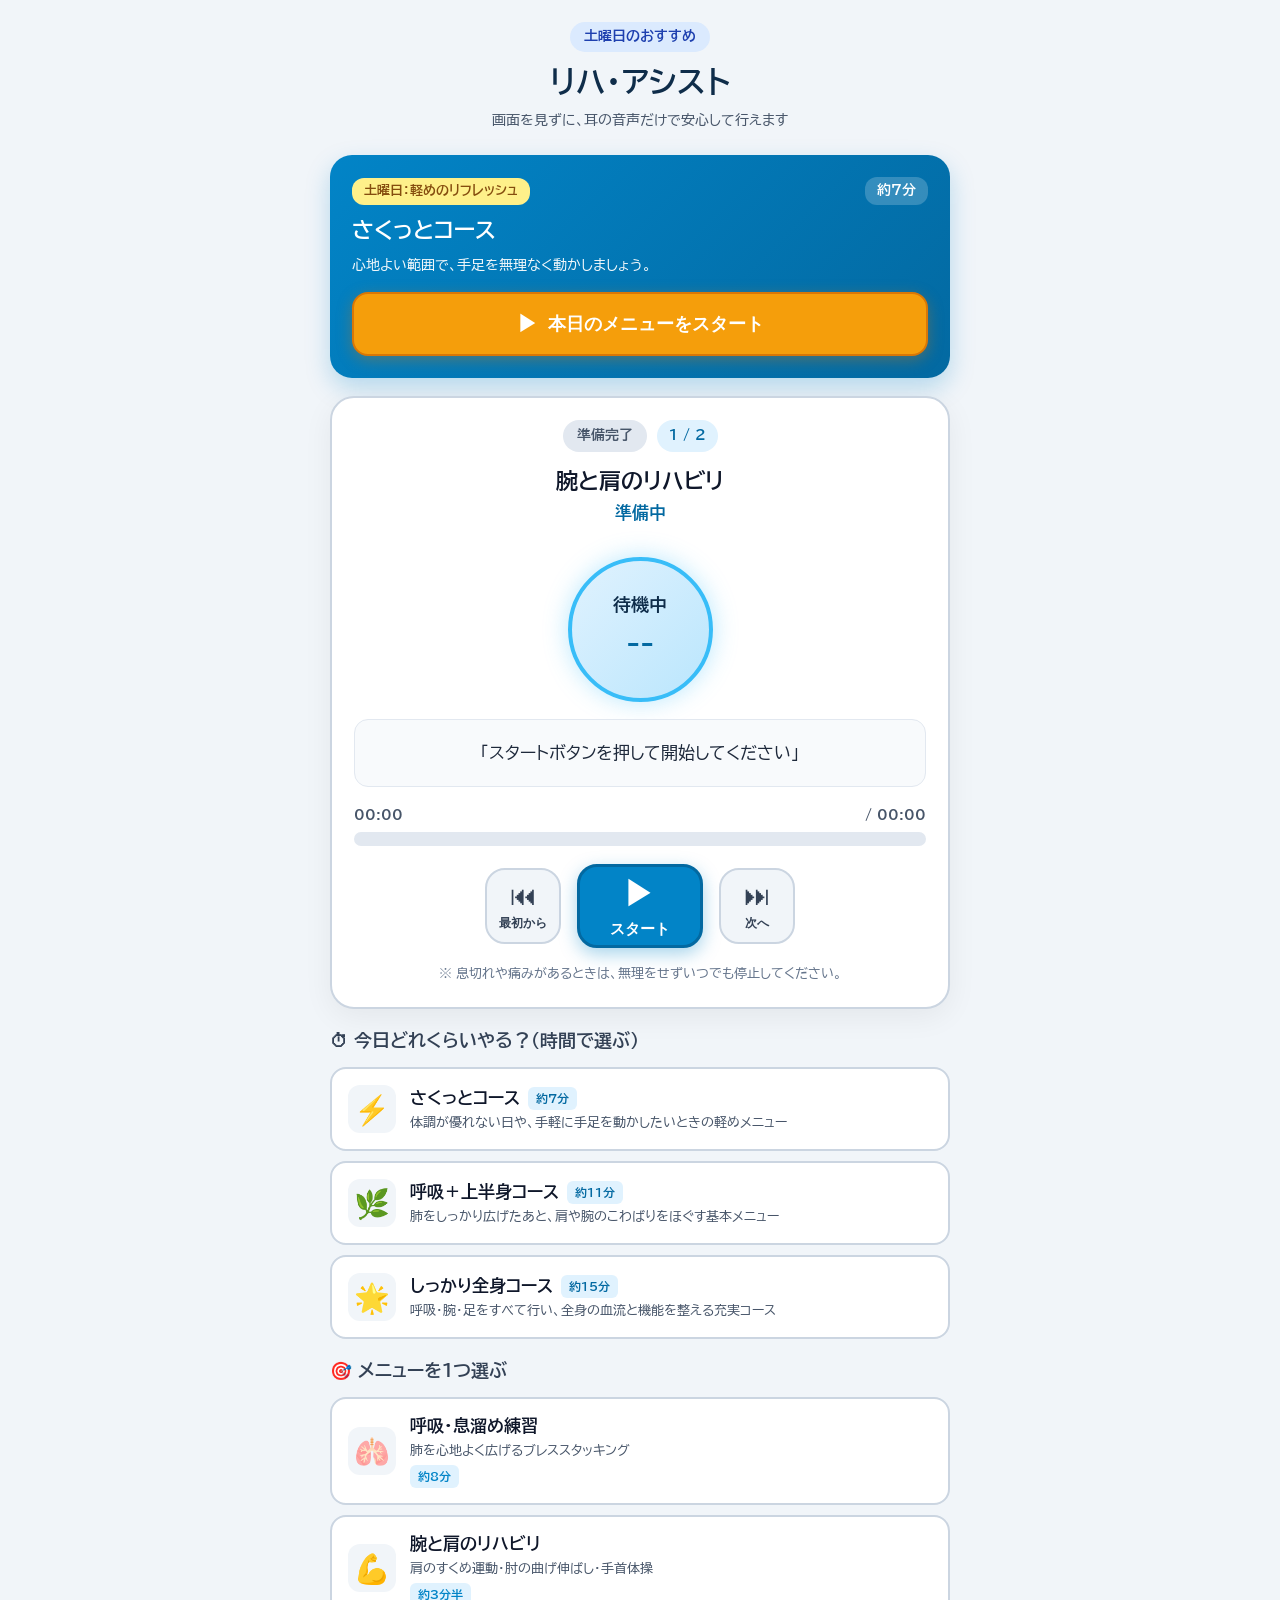
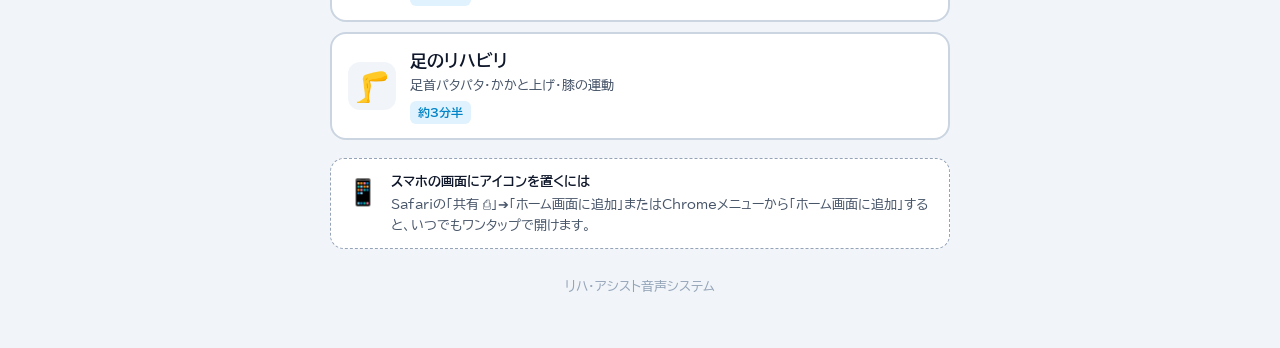
==== web/index.html @ c93240cf "Initial commit: Rehab voice guide web app" ====
<!DOCTYPE html>
<html lang="ja">
<head>
  <meta charset="UTF-8">
  <meta name="viewport" content="width=device-width, initial-scale=1.0, user-scalable=no">
  <title>リハ・アシスト | 毎日のリハビリ音声ガイド</title>
  
  <!-- PWA / モバイル対応メタタグ -->
  <meta name="theme-color" content="#0284c7">
  <meta name="apple-mobile-web-app-capable" content="yes">
  <meta name="apple-mobile-web-app-status-bar-style" content="black-translucent">
  <meta name="apple-mobile-web-app-title" content="リハ・アシスト">
  <link rel="manifest" href="manifest.json">
  <link rel="apple-touch-icon" href="icon-192.png">
  <link rel="icon" type="image/svg+xml" href="icon.svg">
  
  <link rel="stylesheet" href="style.css">
  <link rel="preconnect" href="https://fonts.googleapis.com">
  <link rel="preconnect" href="https://fonts.gstatic.com" crossorigin>
  <link href="https://fonts.googleapis.com/css2?family=BIZ+UDPGothic:wght@400;700&display=swap" rel="stylesheet">
</head>
<body>
  <div class="app-container">
    <!-- ヘッダー -->
    <header class="app-header">
      <div class="header-badge" id="todayWeekdayBadge">水曜日のおすすめ</div>
      <h1 class="app-title">リハ・アシスト</h1>
      <p class="app-subtitle">画面を見ずに、耳の音声だけで安心して行えます</p>
    </header>

    <!-- 本日の曜日おすすめコース（最優先ワンタップエリア） -->
    <section class="today-recommend-card" id="todayRecommendCard">
      <div class="recommend-header">
        <span class="badge-calendar" id="recommendDayText">本日のおすすめ</span>
        <span class="badge-time" id="recommendTimeText">約15分</span>
      </div>
      <h2 class="recommend-course-title" id="recommendCourseTitle">しっかり全身コース</h2>
      <p class="recommend-course-desc" id="recommendCourseDesc">呼吸・腕・足をすべて行い、全身の血流と機能を整えます。</p>
      
      <button class="btn-start-today" id="btnStartToday">
        <span class="btn-icon">▶</span>
        <span class="btn-text">本日のメニューをスタート</span>
      </button>
    </section>

    <!-- メインプレイヤー領域（現在再生中） -->
    <main class="player-card" id="playerCard">
      <!-- 進行中ステータス -->
      <div class="player-top-row">
        <div class="status-badge" id="statusBadge">準備完了</div>
        <div class="course-step-badge" id="courseStepBadge" style="display: none;">1 / 3</div>
      </div>
      
      <!-- 現在のトラック名 -->
      <h2 class="current-track-title" id="currentTrackTitle">メニューを選択してください</h2>
      <div class="current-phase-name" id="currentPhaseName">ボタンを押すと始まります</div>

      <!-- 視覚ガイダンスサークル（呼吸・カウントダウン表示） -->
      <div class="visual-guide-wrapper">
        <div class="guide-circle" id="guideCircle">
          <div class="guide-circle-inner">
            <span class="guide-action-text" id="guideActionText">待機中</span>
            <span class="guide-countdown" id="guideCountdown">--</span>
          </div>
        </div>
      </div>

      <!-- 字幕テキスト（今話している言葉） -->
      <div class="speech-caption-box">
        <p class="speech-caption" id="speechCaption">「スタートボタンを押して開始してください」</p>
      </div>

      <!-- プログレスバー & 時間表示 -->
      <div class="progress-section">
        <div class="time-display">
          <span id="currentTimeDisplay">00:00</span>
          <span id="totalTimeDisplay">/ 00:00</span>
        </div>
        <div class="progress-bar-container" id="progressBarContainer">
          <div class="progress-bar-fill" id="progressBarFill"></div>
        </div>
      </div>

      <!-- 特大コントロールボタン -->
      <div class="controls-grid">
        <button class="control-btn btn-secondary" id="btnRestart" title="最初から">
          <span class="icon">⏮</span>
          <span class="btn-label">最初から</span>
        </button>

        <button class="control-btn btn-primary-action" id="btnPlayPause" title="再生・一時停止">
          <span class="icon" id="playPauseIcon">▶</span>
          <span class="btn-label" id="playPauseLabel">スタート</span>
        </button>

        <button class="control-btn btn-secondary" id="btnNext" title="次へ">
          <span class="icon">⏭</span>
          <span class="btn-label">次へ</span>
        </button>
      </div>

      <!-- 安心メッセージ -->
      <div class="safety-note">
        ※ 息切れや痛みがあるときは、無理をせずいつでも停止してください。
      </div>
    </main>

    <!-- コース選択セクション（今日どれくらいやるかで選ぶ） -->
    <section class="section-container">
      <div class="section-title-row">
        <h3 class="section-heading">⏱ 今日どれくらいやる？（時間で選ぶ）</h3>
      </div>
      <div class="course-list-grid" id="courseListGrid">
        <!-- JSで動的レンダリング -->
      </div>
    </section>

    <!-- 個別メニュー選択セクション -->
    <section class="section-container">
      <div class="section-title-row">
        <h3 class="section-heading">🎯 メニューを1つ選ぶ</h3>
      </div>
      <div class="menu-grid" id="trackListGrid">
        <!-- JSで動的レンダリング -->
      </div>
    </section>

    <!-- スマホ・ホーム画面追加のヒント -->
    <aside class="pwa-install-tip" id="pwaTip">
      <div class="tip-icon">📱</div>
      <div class="tip-content">
        <strong>スマホの画面にアイコンを置くには</strong>
        <p>Safariの「共有 <span class="share-icon">⎙</span>」➔「ホーム画面に追加」またはChromeメニューから「ホーム画面に追加」すると、いつでもワンタップで開けます。</p>
      </div>
    </aside>

    <!-- 隠しHTML5 Audio要素 -->
    <audio id="audioPlayer" preload="auto"></audio>

    <footer class="app-footer">
      <p>リハ・アシスト音声システム</p>
    </footer>
  </div>

  <script src="app.js"></script>
</body>
</html>
---- web/style.css ----
:root {
  --primary-color: #0284c7;
  --primary-dark: #0369a1;
  --primary-light: #e0f2fe;
  --accent-orange: #f59e0b;
  --accent-orange-dark: #d97706;
  --success-color: #10b981;
  --text-dark: #0f172a;
  --text-muted: #475569;
  --bg-color: #f1f5f9;
  --card-bg: #ffffff;
  --border-color: #cbd5e1;
  --font-family: 'BIZ UDPGothic', -apple-system, BlinkMacSystemFont, "Segoe UI", Roboto, "Hiragino Kaku Gothic ProN", Meiryo, sans-serif;
}

* {
  box-sizing: border-box;
  margin: 0;
  padding: 0;
  -webkit-tap-highlight-color: transparent;
}

body {
  font-family: var(--font-family);
  background-color: var(--bg-color);
  color: var(--text-dark);
  line-height: 1.6;
  min-height: 100vh;
  padding: 16px;
  padding-bottom: 40px;
}

.app-container {
  max-width: 620px;
  margin: 0 auto;
  display: flex;
  flex-direction: column;
  gap: 18px;
}

/* ヘッダー */
.app-header {
  text-align: center;
  padding: 6px 0;
}

.header-badge {
  display: inline-block;
  background-color: #dbeafe;
  color: #1e40af;
  font-size: 0.85rem;
  font-weight: 700;
  padding: 4px 14px;
  border-radius: 20px;
  margin-bottom: 6px;
}

.app-title {
  font-size: 1.9rem;
  font-weight: 700;
  color: #0f2d4a;
  letter-spacing: 0.02em;
}

.app-subtitle {
  font-size: 0.9rem;
  color: var(--text-muted);
  margin-top: 2px;
}

/* 本日の曜日おすすめカード */
.today-recommend-card {
  background: linear-gradient(135deg, #0284c7 0%, #0369a1 100%);
  color: white;
  border-radius: 22px;
  padding: 22px;
  box-shadow: 0 10px 25px rgba(2, 132, 199, 0.25);
  display: flex;
  flex-direction: column;
  gap: 10px;
}

.recommend-header {
  display: flex;
  justify-content: space-between;
  align-items: center;
}

.badge-calendar {
  background: #fef08a;
  color: #854d0e;
  font-size: 0.8rem;
  font-weight: 700;
  padding: 3px 12px;
  border-radius: 12px;
}

.badge-time {
  background: rgba(255, 255, 255, 0.2);
  color: #ffffff;
  font-size: 0.85rem;
  font-weight: 700;
  padding: 3px 12px;
  border-radius: 12px;
}

.recommend-course-title {
  font-size: 1.4rem;
  font-weight: 700;
  line-height: 1.3;
}

.recommend-course-desc {
  font-size: 0.9rem;
  opacity: 0.95;
  line-height: 1.5;
}

.btn-start-today {
  margin-top: 6px;
  background: var(--accent-orange);
  color: #ffffff;
  border: 2px solid var(--accent-orange-dark);
  border-radius: 16px;
  padding: 16px 20px;
  font-size: 1.15rem;
  font-weight: 700;
  cursor: pointer;
  display: flex;
  align-items: center;
  justify-content: center;
  gap: 10px;
  box-shadow: 0 4px 15px rgba(217, 119, 6, 0.35);
  transition: transform 0.1s, background-color 0.2s;
}

.btn-start-today:active {
  transform: scale(0.97);
  background: var(--accent-orange-dark);
}

.btn-start-today .btn-icon {
  font-size: 1.3rem;
}

/* メインプレイヤーカード */
.player-card {
  background: var(--card-bg);
  border-radius: 24px;
  padding: 22px;
  box-shadow: 0 8px 30px rgba(0, 0, 0, 0.06);
  border: 2px solid var(--border-color);
  display: flex;
  flex-direction: column;
  align-items: center;
  text-align: center;
}

.player-top-row {
  display: flex;
  align-items: center;
  gap: 10px;
  margin-bottom: 12px;
}

.status-badge {
  display: inline-block;
  background: #e2e8f0;
  color: #475569;
  font-size: 0.85rem;
  font-weight: 700;
  padding: 5px 14px;
  border-radius: 20px;
  transition: all 0.3s ease;
}

.status-badge.active {
  background: #dcfce7;
  color: #15803d;
}

.status-badge.pause {
  background: #fef3c7;
  color: #b45309;
}

.course-step-badge {
  background: #e0f2fe;
  color: #0369a1;
  font-size: 0.85rem;
  font-weight: 700;
  padding: 5px 12px;
  border-radius: 20px;
}

.current-track-title {
  font-size: 1.35rem;
  font-weight: 700;
  color: #0f172a;
  margin-bottom: 2px;
}

.current-phase-name {
  font-size: 1.05rem;
  font-weight: 600;
  color: var(--primary-dark);
  min-height: 1.5em;
  margin-bottom: 12px;
}

/* ガイドサークル */
.visual-guide-wrapper {
  margin: 10px 0;
  height: 160px;
  display: flex;
  align-items: center;
  justify-content: center;
}

.guide-circle {
  width: 145px;
  height: 145px;
  border-radius: 50%;
  background: linear-gradient(135deg, #e0f2fe 0%, #bae6fd 100%);
  border: 4px solid #38bdf8;
  display: flex;
  align-items: center;
  justify-content: center;
  box-shadow: 0 0 25px rgba(56, 189, 248, 0.35);
  transition: transform 1.2s cubic-bezier(0.4, 0, 0.2, 1), background-color 0.4s, border-color 0.4s;
}

.guide-circle.inhale {
  transform: scale(1.15);
  border-color: #3b82f6;
  background: linear-gradient(135deg, #bfdbfe 0%, #93c5fd 100%);
  box-shadow: 0 0 35px rgba(59, 130, 246, 0.5);
}

.guide-circle.hold {
  transform: scale(1.15);
  border-color: #eab308;
  background: linear-gradient(135deg, #fef08a 0%, #fde047 100%);
  box-shadow: 0 0 35px rgba(234, 179, 8, 0.5);
}

.guide-circle.exhale {
  transform: scale(0.9);
  border-color: #10b981;
  background: linear-gradient(135deg, #a7f3d0 0%, #6ee7b7 100%);
  box-shadow: 0 0 25px rgba(16, 185, 129, 0.4);
}

.guide-circle.rest {
  transform: scale(1.0);
  border-color: #94a3b8;
  background: #f1f5f9;
  box-shadow: none;
}

.guide-circle-inner {
  display: flex;
  flex-direction: column;
  align-items: center;
  justify-content: center;
}

.guide-action-text {
  font-size: 1.15rem;
  font-weight: 700;
  color: #0f2d4a;
}

.guide-countdown {
  font-size: 1.9rem;
  font-weight: 700;
  color: #0369a1;
  margin-top: 1px;
}

/* 字幕ボックス */
.speech-caption-box {
  width: 100%;
  background: #f8fafc;
  border: 1px solid #e2e8f0;
  border-radius: 14px;
  padding: 12px 16px;
  min-height: 68px;
  display: flex;
  align-items: center;
  justify-content: center;
  margin-bottom: 16px;
}

.speech-caption {
  font-size: 1.05rem;
  font-weight: 500;
  color: #1e293b;
  line-height: 1.45;
}

/* プログレスバー */
.progress-section {
  width: 100%;
  margin-bottom: 18px;
}

.time-display {
  display: flex;
  justify-content: space-between;
  font-size: 0.9rem;
  font-weight: 600;
  color: var(--text-muted);
  margin-bottom: 6px;
}

.progress-bar-container {
  width: 100%;
  height: 14px;
  background: #e2e8f0;
  border-radius: 10px;
  overflow: hidden;
  cursor: pointer;
}

.progress-bar-fill {
  width: 0%;
  height: 100%;
  background: linear-gradient(90deg, #38bdf8 0%, #0284c7 100%);
  border-radius: 10px;
  transition: width 0.2s linear;
}

/* 操作ボタン */
.controls-grid {
  display: flex;
  align-items: center;
  justify-content: center;
  gap: 16px;
  width: 100%;
  margin-bottom: 12px;
}

.control-btn {
  display: flex;
  flex-direction: column;
  align-items: center;
  justify-content: center;
  border: none;
  border-radius: 20px;
  cursor: pointer;
  transition: transform 0.1s, background-color 0.2s;
  user-select: none;
}

.control-btn:active {
  transform: scale(0.96);
}

.btn-secondary {
  width: 76px;
  height: 76px;
  background: #f1f5f9;
  color: #334155;
  border: 2px solid #cbd5e1;
}

.btn-secondary .icon {
  font-size: 1.7rem;
}

.btn-secondary .btn-label {
  font-size: 0.75rem;
  font-weight: 700;
  margin-top: 3px;
}

.btn-primary-action {
  width: 126px;
  height: 84px;
  background: var(--primary-color);
  color: #ffffff;
  border: 3px solid var(--primary-dark);
  box-shadow: 0 6px 18px rgba(2, 132, 199, 0.35);
}

.btn-primary-action .icon {
  font-size: 2.1rem;
}

.btn-primary-action .btn-label {
  font-size: 0.95rem;
  font-weight: 700;
  margin-top: 2px;
}

.safety-note {
  font-size: 0.8rem;
  color: #64748b;
  margin-top: 4px;
}

/* セクション共通 */
.section-container {
  display: flex;
  flex-direction: column;
  gap: 12px;
}

.section-title-row {
  display: flex;
  align-items: center;
  justify-content: space-between;
}

.section-heading {
  font-size: 1.1rem;
  font-weight: 700;
  color: #334155;
}

/* コース選択グリッド（所要時間で選ぶ） */
.course-list-grid {
  display: grid;
  grid-template-columns: 1fr;
  gap: 10px;
}

.course-card {
  background: var(--card-bg);
  border: 2px solid var(--border-color);
  border-radius: 16px;
  padding: 16px;
  display: flex;
  align-items: center;
  gap: 14px;
  cursor: pointer;
  transition: all 0.2s ease;
  text-align: left;
}

.course-card:hover, .course-card:active {
  border-color: var(--primary-color);
  background: #f8fbff;
}

.course-card.active {
  border-color: var(--primary-color);
  background: #e0f2fe;
}

.course-card-icon {
  font-size: 1.8rem;
  width: 48px;
  height: 48px;
  background: #f1f5f9;
  border-radius: 12px;
  display: flex;
  align-items: center;
  justify-content: center;
  flex-shrink: 0;
}

.course-card-body {
  flex: 1;
}

.course-card-top {
  display: flex;
  align-items: center;
  gap: 8px;
  margin-bottom: 2px;
}

.course-card-title {
  font-size: 1.05rem;
  font-weight: 700;
  color: #0f172a;
}

.course-card-time {
  font-size: 0.75rem;
  font-weight: 700;
  color: #0369a1;
  background: #e0f2fe;
  padding: 2px 8px;
  border-radius: 6px;
}

.course-card-desc {
  font-size: 0.8rem;
  color: var(--text-muted);
  line-height: 1.4;
}

/* 個別メニュー一覧 */
.menu-grid {
  display: grid;
  grid-template-columns: 1fr;
  gap: 10px;
}

.menu-card {
  background: var(--card-bg);
  border: 2px solid var(--border-color);
  border-radius: 16px;
  padding: 14px 16px;
  display: flex;
  align-items: center;
  gap: 14px;
  text-align: left;
  cursor: pointer;
  transition: all 0.2s ease;
}

.menu-card:hover, .menu-card:active {
  border-color: var(--primary-color);
  background-color: #f8fbff;
}

.menu-card.active {
  border-color: var(--primary-color);
  background-color: #e0f2fe;
}

.menu-icon {
  font-size: 1.8rem;
  width: 48px;
  height: 48px;
  background: #f1f5f9;
  border-radius: 12px;
  display: flex;
  align-items: center;
  justify-content: center;
  flex-shrink: 0;
}

.menu-details {
  flex: 1;
}

.menu-details h4 {
  font-size: 1.05rem;
  font-weight: 700;
  color: #0f172a;
  margin-bottom: 2px;
}

.menu-details p {
  font-size: 0.8rem;
  color: var(--text-muted);
  line-height: 1.35;
  margin-bottom: 4px;
}

.menu-duration {
  display: inline-block;
  font-size: 0.75rem;
  font-weight: 700;
  color: #0284c7;
  background: #e0f2fe;
  padding: 2px 8px;
  border-radius: 6px;
}

/* PWAインストール案内 */
.pwa-install-tip {
  background: #ffffff;
  border: 1px dashed #94a3b8;
  border-radius: 14px;
  padding: 12px 16px;
  display: flex;
  align-items: flex-start;
  gap: 12px;
  font-size: 0.82rem;
  color: #475569;
}

.tip-icon {
  font-size: 1.6rem;
  flex-shrink: 0;
}

.pwa-install-tip strong {
  color: #0f172a;
  display: block;
  margin-bottom: 2px;
}

/* フッター */
.app-footer {
  text-align: center;
  font-size: 0.8rem;
  color: #94a3b8;
  padding: 10px 0;
}

/* スマホ最適化 */
@media (max-width: 480px) {
  body {
    padding: 12px;
  }
  .app-title {
    font-size: 1.7rem;
  }
  .btn-start-today {
    font-size: 1.05rem;
    padding: 14px 18px;
  }
  .btn-primary-action {
    width: 112px;
    height: 78px;
  }
  .btn-secondary {
    width: 68px;
    height: 68px;
  }
}
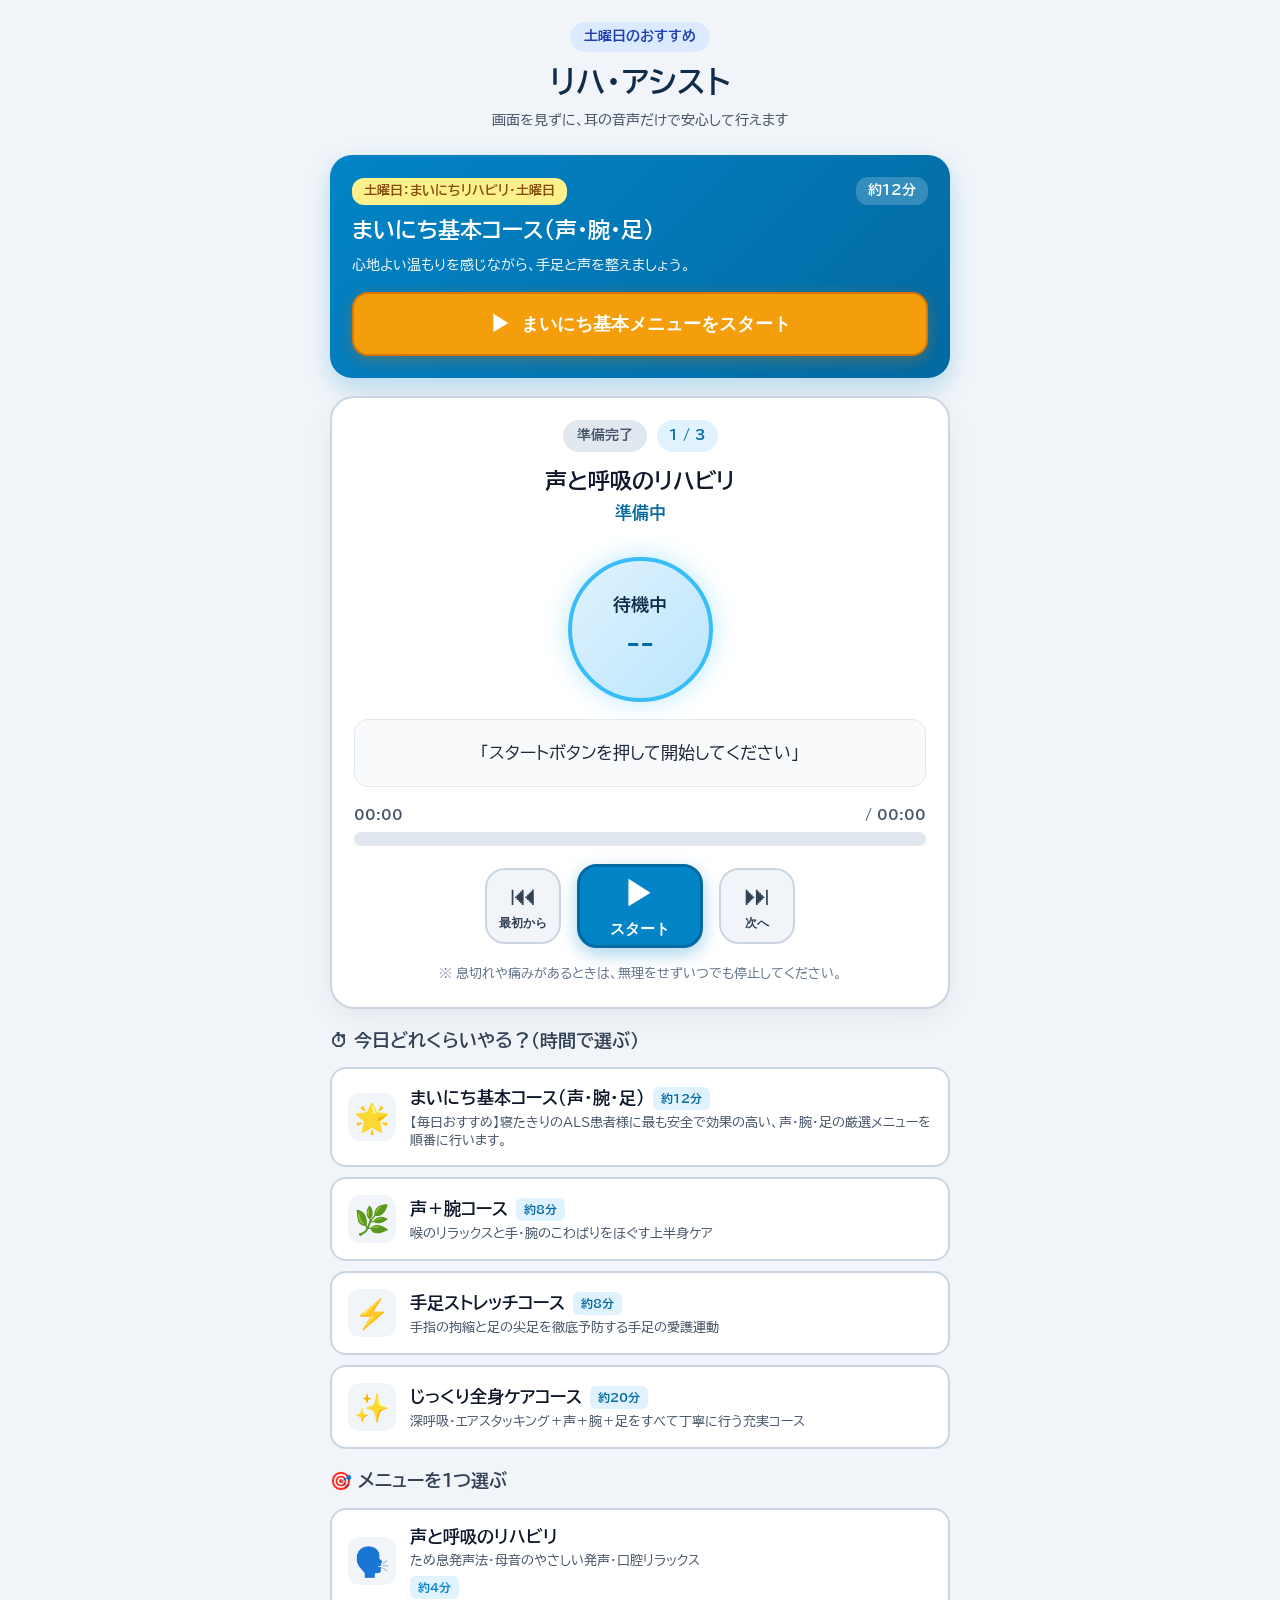
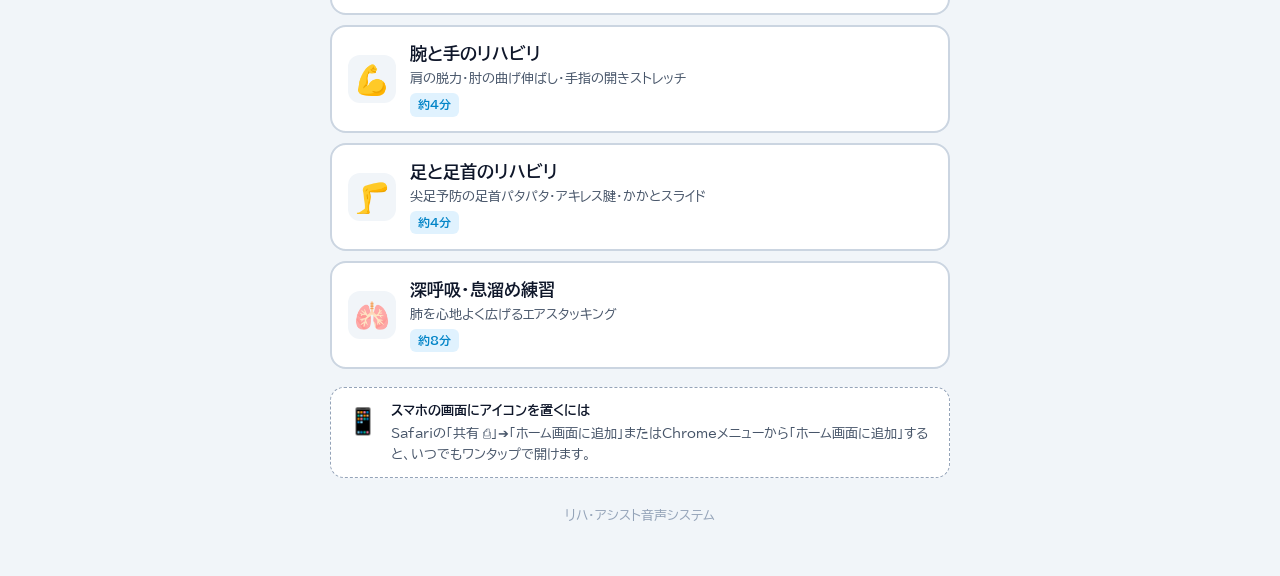
==== commit 30a72b82: "feat: ALS向け「声・腕・足」まいにち基本リハビリメニューの実装とUI最適化" ====
--- a/web/index.html
+++ b/web/index.html
@@ -31,15 +31,15 @@
     <!-- 本日の曜日おすすめコース（最優先ワンタップエリア） -->
     <section class="today-recommend-card" id="todayRecommendCard">
       <div class="recommend-header">
-        <span class="badge-calendar" id="recommendDayText">本日のおすすめ</span>
-        <span class="badge-time" id="recommendTimeText">約15分</span>
+        <span class="badge-calendar" id="recommendDayText">まいにちリハビリ</span>
+        <span class="badge-time" id="recommendTimeText">約12分</span>
       </div>
-      <h2 class="recommend-course-title" id="recommendCourseTitle">しっかり全身コース</h2>
-      <p class="recommend-course-desc" id="recommendCourseDesc">呼吸・腕・足をすべて行い、全身の血流と機能を整えます。</p>
+      <h2 class="recommend-course-title" id="recommendCourseTitle">まいにち基本コース（声・腕・足）</h2>
+      <p class="recommend-course-desc" id="recommendCourseDesc">寝たきりのお母様に最も効果的で安全な、声・腕・足の厳選メニューを順番に行います。</p>
       
       <button class="btn-start-today" id="btnStartToday">
         <span class="btn-icon">▶</span>
-        <span class="btn-text">本日のメニューをスタート</span>
+        <span class="btn-text">まいにち基本メニューをスタート</span>
       </button>
     </section>
 
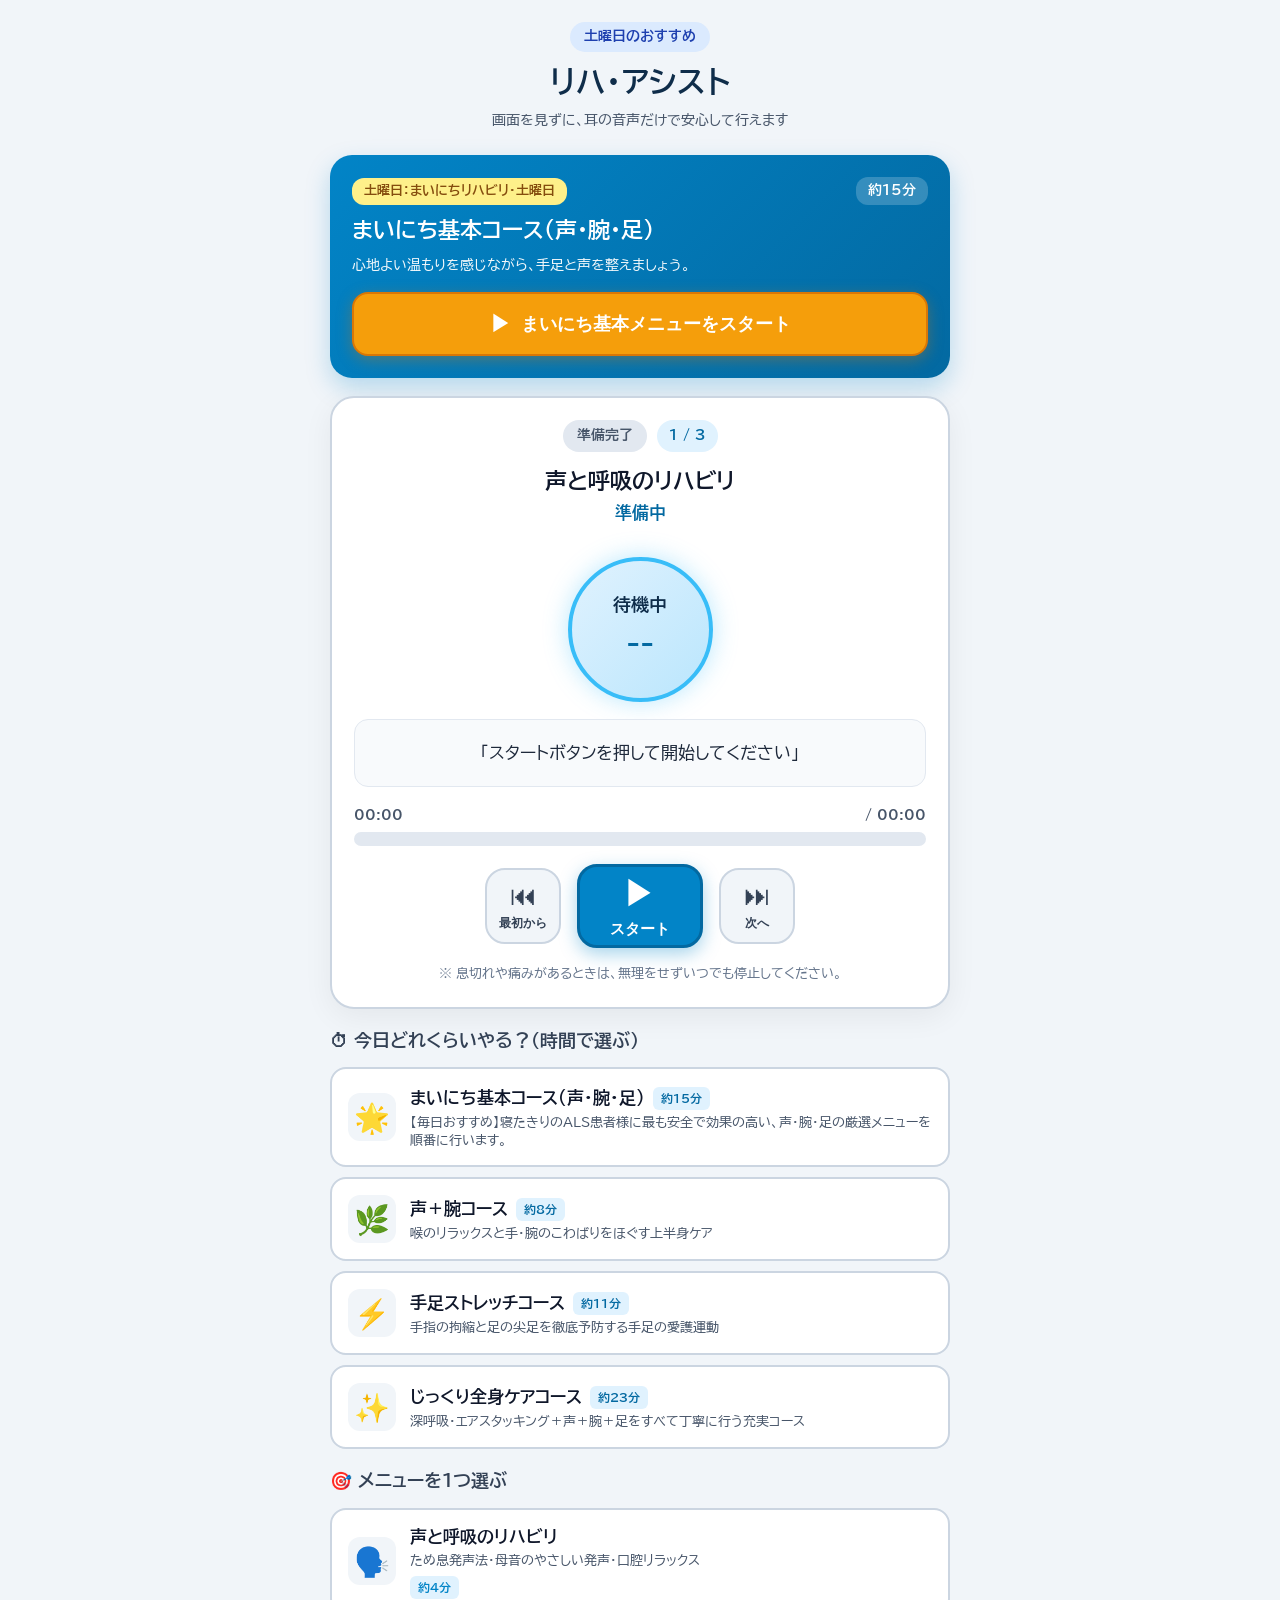
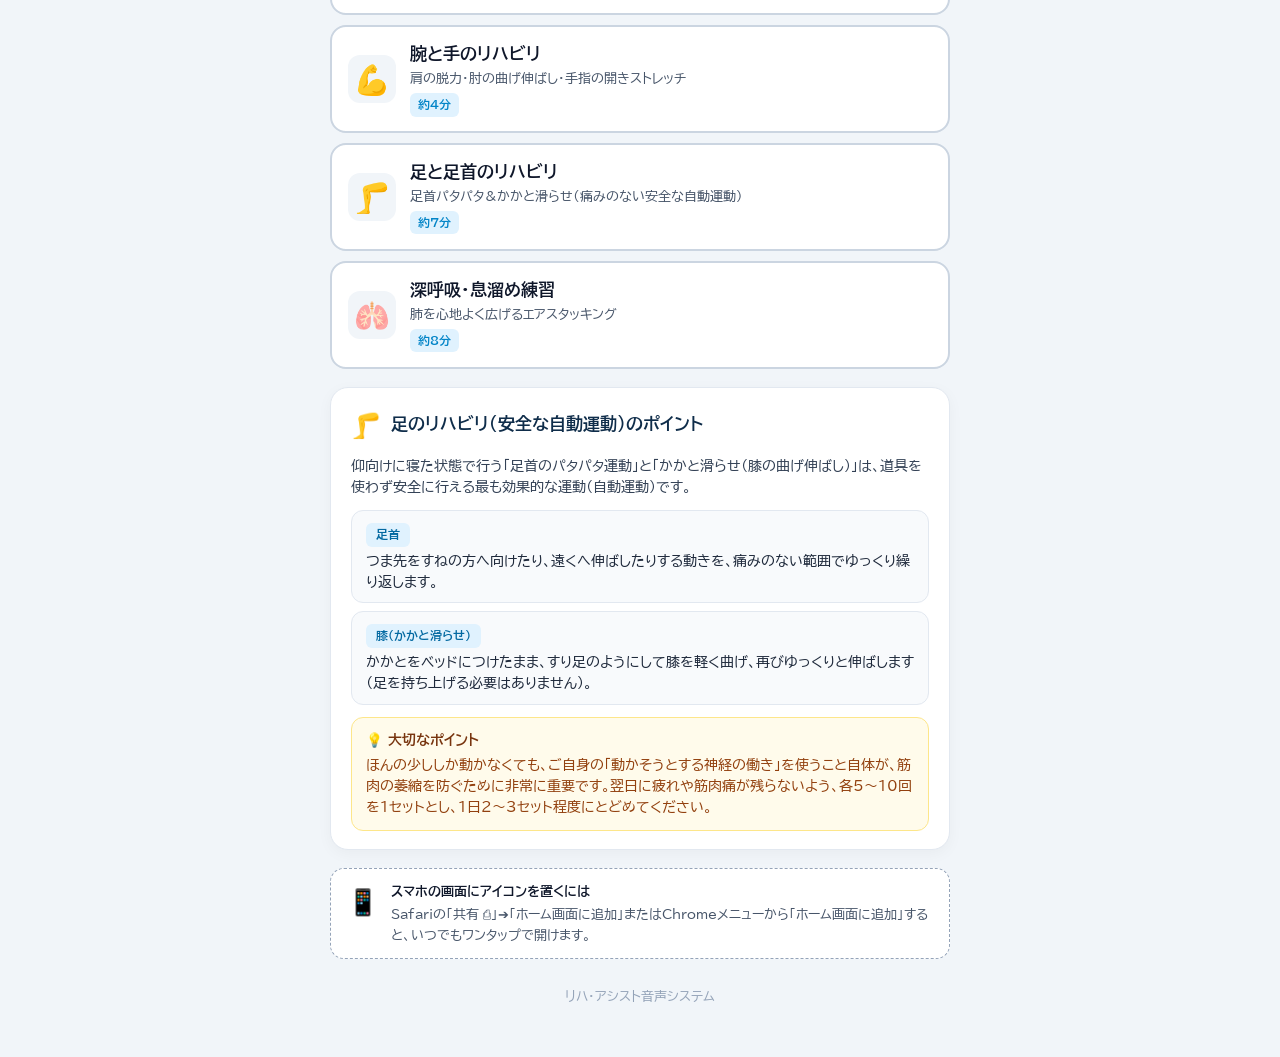
==== commit 15dab589: "feat: 足リハビリを足首パタパタ＆かかと滑らせ（自動運動）へ刷新、UI解説カード追加" ====
--- a/web/index.html
+++ b/web/index.html
@@ -125,6 +125,33 @@
       </div>
     </section>
 
+    <!-- 足のリハビリ（自動運動）ガイドカード -->
+    <section class="section-container">
+      <div class="leg-guide-card">
+        <div class="leg-guide-header">
+          <span class="leg-guide-icon">🦵</span>
+          <h3 class="leg-guide-title">足のリハビリ（安全な自動運動）のポイント</h3>
+        </div>
+        <p class="leg-guide-intro">
+          仰向けに寝た状態で行う「足首のパタパタ運動」と「かかと滑らせ（膝の曲げ伸ばし）」は、道具を使わず安全に行える最も効果的な運動（自動運動）です。
+        </p>
+        <div class="leg-methods-grid">
+          <div class="method-box">
+            <div class="method-tag">足首</div>
+            <div class="method-text">つま先をすねの方へ向けたり、遠くへ伸ばしたりする動きを、痛みのない範囲でゆっくり繰り返します。</div>
+          </div>
+          <div class="method-box">
+            <div class="method-tag">膝（かかと滑らせ）</div>
+            <div class="method-text">かかとをベッドにつけたまま、すり足のようにして膝を軽く曲げ、再びゆっくりと伸ばします（足を持ち上げる必要はありません）。</div>
+          </div>
+        </div>
+        <div class="leg-point-box">
+          <strong>💡 大切なポイント</strong>
+          ほんの少ししか動かなくても、ご自身の「動かそうとする神経の働き」を使うこと自体が、筋肉の萎縮を防ぐために非常に重要です。翌日に疲れや筋肉痛が残らないよう、各5〜10回を1セットとし、1日2〜3セット程度にとどめてください。
+        </div>
+      </div>
+    </section>
+
     <!-- スマホ・ホーム画面追加のヒント -->
     <aside class="pwa-install-tip" id="pwaTip">
       <div class="tip-icon">📱</div>
--- a/web/style.css
+++ b/web/style.css
@@ -585,6 +585,87 @@
   color: #0f172a;
   display: block;
   margin-bottom: 2px;
+}
+
+/* 足のリハビリガイドカード */
+.leg-guide-card {
+  background: #ffffff;
+  border-radius: 18px;
+  padding: 18px 20px;
+  border: 1px solid #e2e8f0;
+  box-shadow: 0 4px 15px rgba(0, 0, 0, 0.04);
+  display: flex;
+  flex-direction: column;
+  gap: 12px;
+}
+
+.leg-guide-header {
+  display: flex;
+  align-items: center;
+  gap: 10px;
+}
+
+.leg-guide-icon {
+  font-size: 1.5rem;
+}
+
+.leg-guide-title {
+  font-size: 1.05rem;
+  font-weight: 700;
+  color: #0f2d4a;
+}
+
+.leg-guide-intro {
+  font-size: 0.88rem;
+  color: #334155;
+  line-height: 1.5;
+}
+
+.leg-methods-grid {
+  display: flex;
+  flex-direction: column;
+  gap: 8px;
+}
+
+.method-box {
+  background: #f8fafc;
+  border: 1px solid #e2e8f0;
+  border-radius: 12px;
+  padding: 10px 14px;
+}
+
+.method-tag {
+  display: inline-block;
+  background: #e0f2fe;
+  color: #0369a1;
+  font-size: 0.78rem;
+  font-weight: 700;
+  padding: 2px 10px;
+  border-radius: 6px;
+  margin-bottom: 4px;
+}
+
+.method-text {
+  font-size: 0.86rem;
+  color: #1e293b;
+  line-height: 1.5;
+}
+
+.leg-point-box {
+  background: #fffbeb;
+  border: 1px solid #fde68a;
+  border-radius: 12px;
+  padding: 12px 14px;
+  font-size: 0.85rem;
+  color: #92400e;
+  line-height: 1.55;
+}
+
+.leg-point-box strong {
+  display: block;
+  font-weight: 700;
+  margin-bottom: 4px;
+  color: #78350f;
 }
 
 /* フッター */
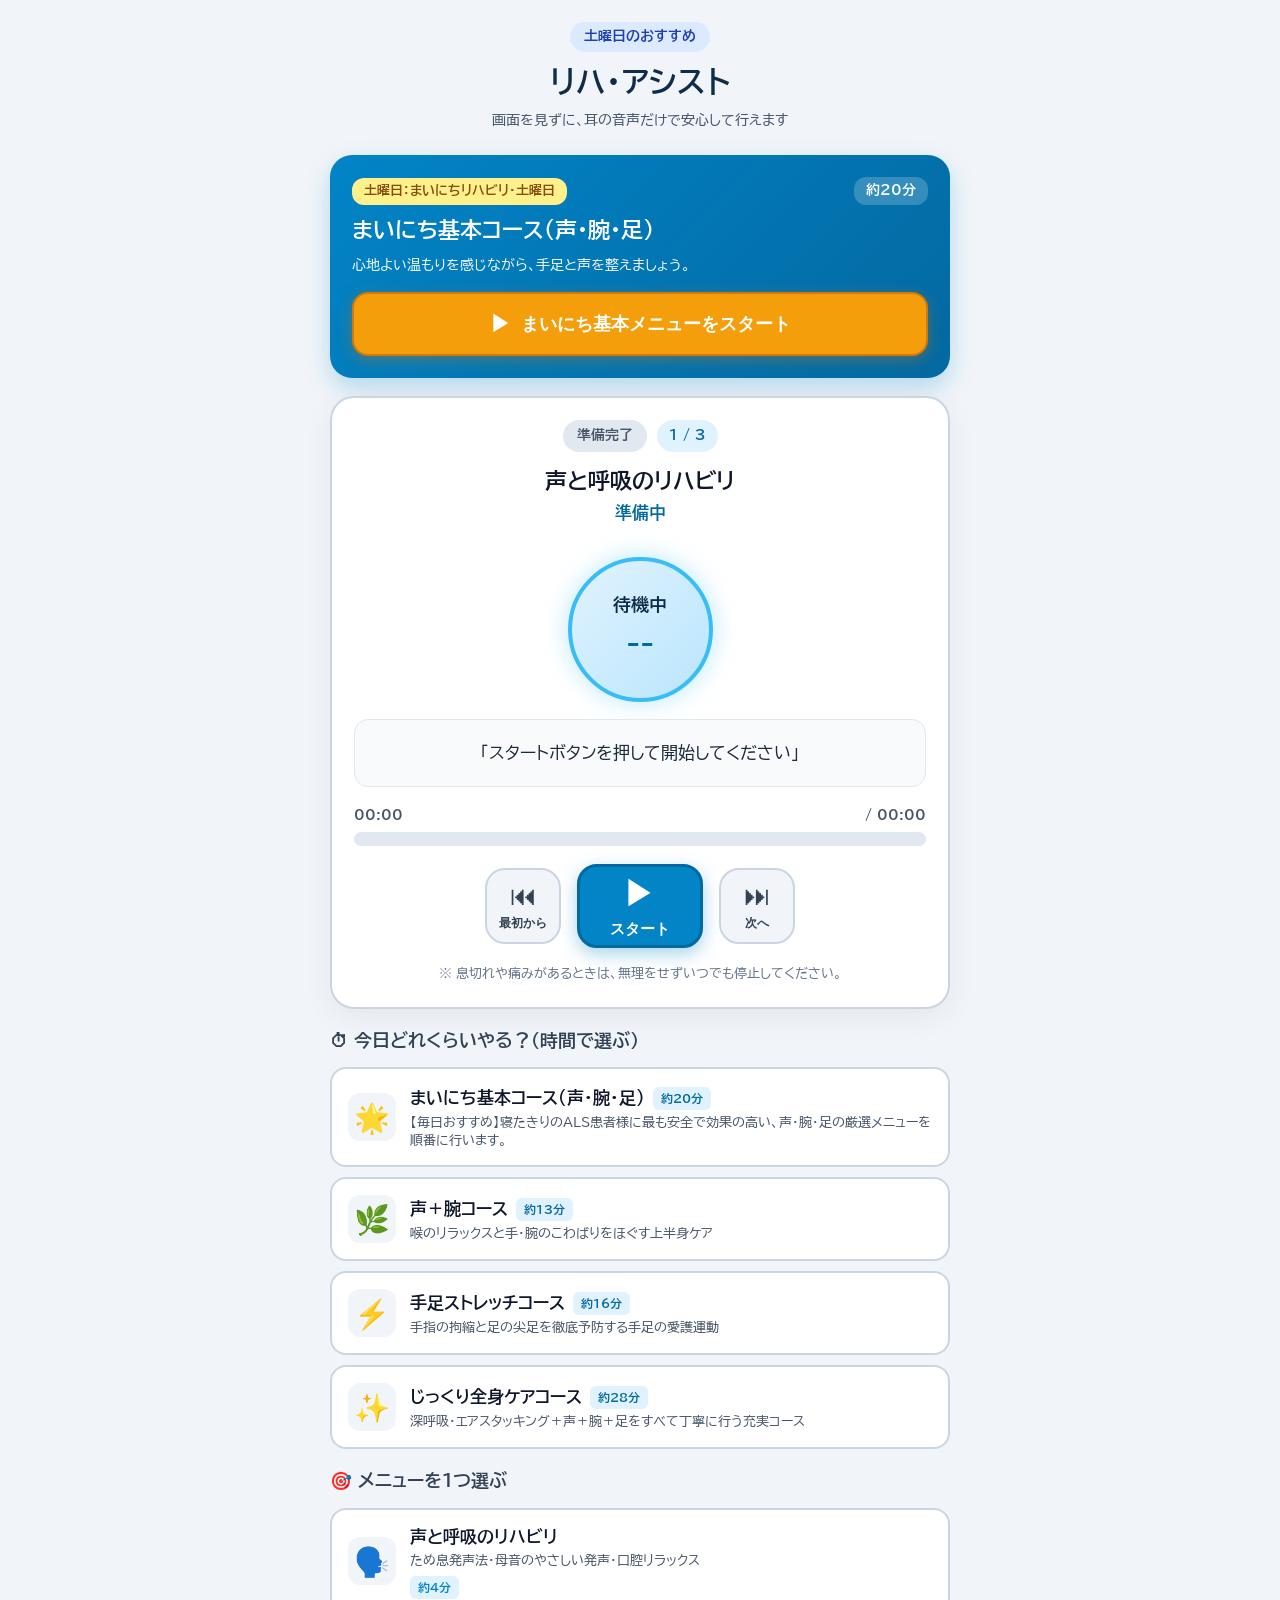
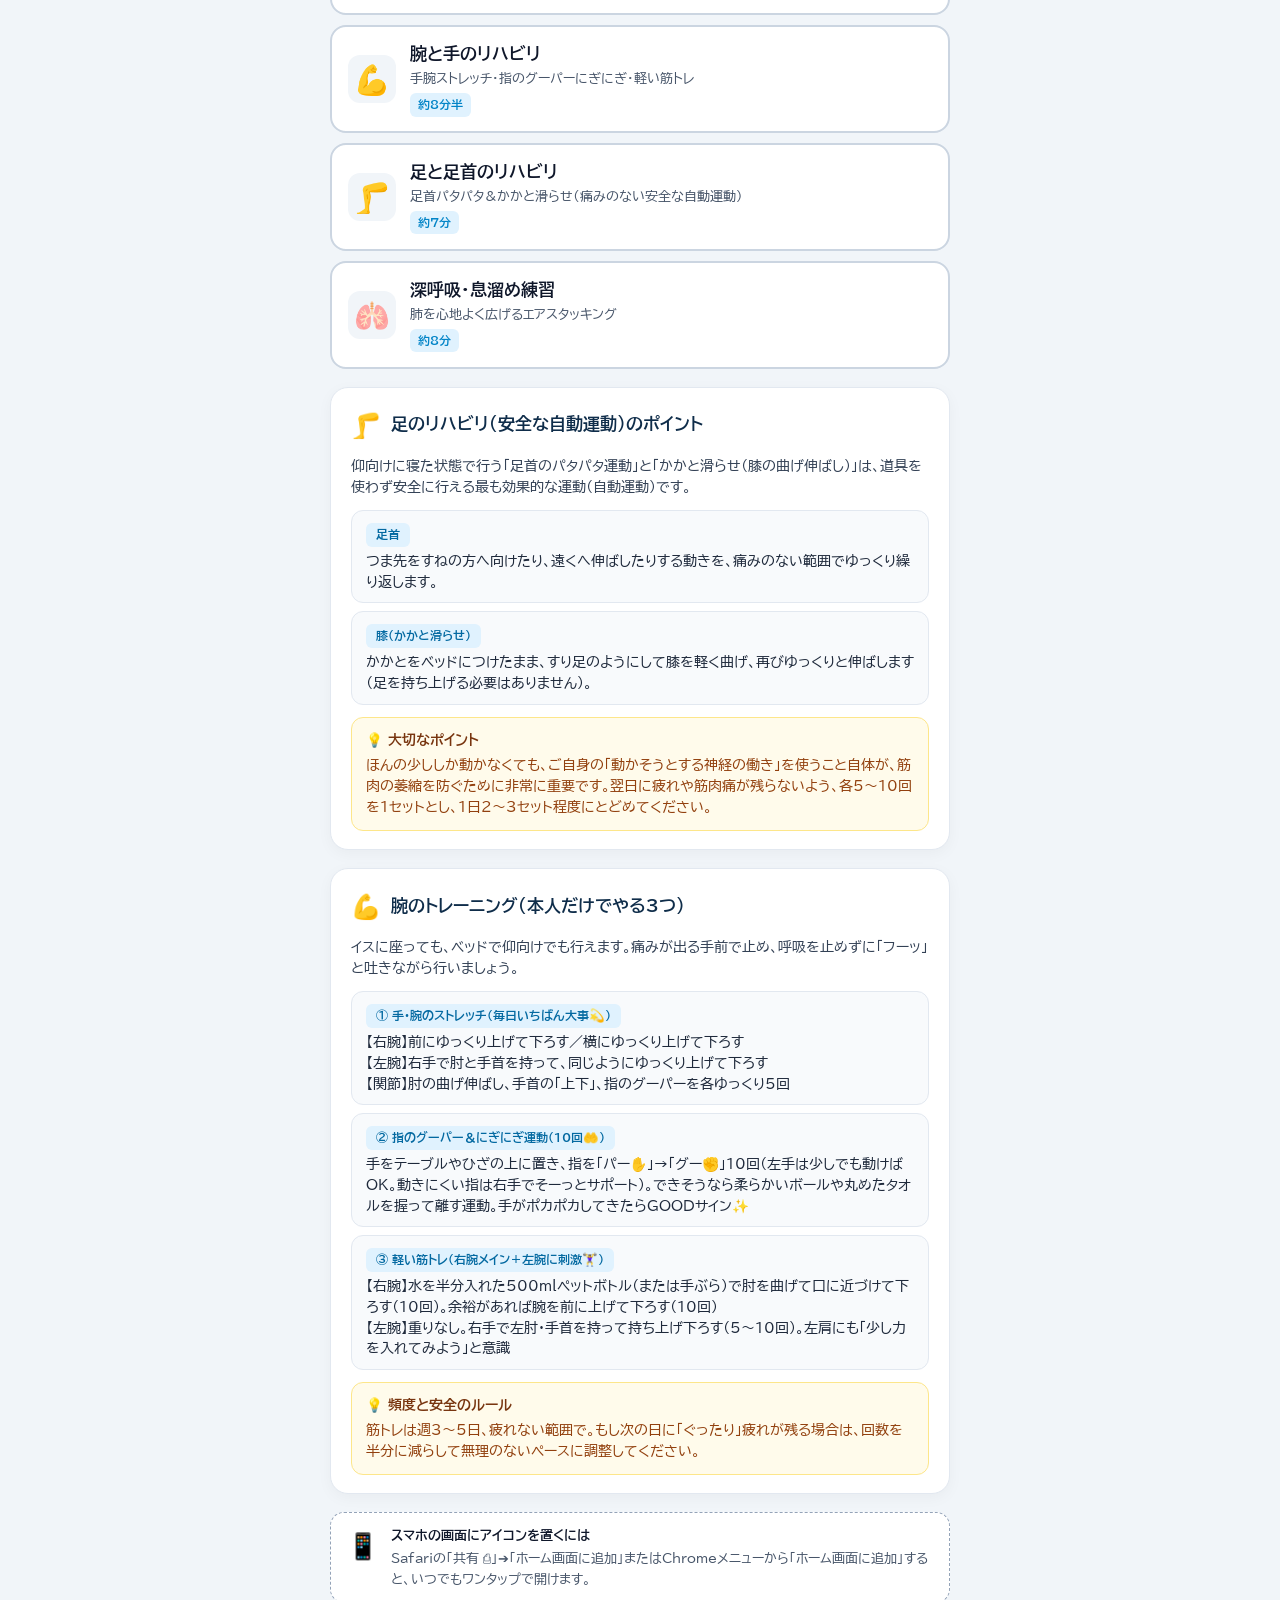
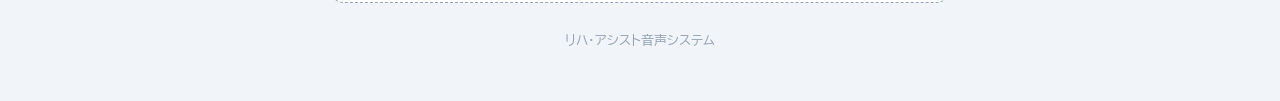
==== commit 103d95ea: "feat: 腕のトレーニング（本人だけでやる3つの運動）へ刷新、UI解説カード追加" ====
--- a/web/index.html
+++ b/web/index.html
@@ -152,6 +152,46 @@
       </div>
     </section>
 
+    <!-- 腕のトレーニング（本人だけでやる3つ）ガイドカード -->
+    <section class="section-container">
+      <div class="leg-guide-card">
+        <div class="leg-guide-header">
+          <span class="leg-guide-icon">💪</span>
+          <h3 class="leg-guide-title">腕のトレーニング（本人だけでやる3つ）</h3>
+        </div>
+        <p class="leg-guide-intro">
+          イスに座っても、ベッドで仰向けでも行えます。痛みが出る手前で止め、呼吸を止めずに「フーッ」と吐きながら行いましょう。
+        </p>
+        <div class="leg-methods-grid">
+          <div class="method-box">
+            <div class="method-tag">① 手・腕のストレッチ（毎日いちばん大事💫）</div>
+            <div class="method-text">
+              【右腕】前にゆっくり上げて下ろす／横にゆっくり上げて下ろす<br>
+              【左腕】右手で肘と手首を持って、同じようにゆっくり上げて下ろす<br>
+              【関節】肘の曲げ伸ばし、手首の「上下」、指のグーパーを各ゆっくり5回
+            </div>
+          </div>
+          <div class="method-box">
+            <div class="method-tag">② 指のグーパー＆にぎにぎ運動（10回🤲）</div>
+            <div class="method-text">
+              手をテーブルやひざの上に置き、指を「パー✋」→「グー✊」10回（左手は少しでも動けばOK。動きにくい指は右手でそーっとサポート）。できそうなら柔らかいボールや丸めたタオルを握って離す運動。手がポカポカしてきたらGOODサイン✨
+            </div>
+          </div>
+          <div class="method-box">
+            <div class="method-tag">③ 軽い筋トレ（右腕メイン＋左腕に刺激🏋️‍♀️）</div>
+            <div class="method-text">
+              【右腕】水を半分入れた500mlペットボトル（または手ぶら）で肘を曲げて口に近づけて下ろす（10回）。余裕があれば腕を前に上げて下ろす（10回）<br>
+              【左腕】重りなし。右手で左肘・手首を持って持ち上げ下ろす（5〜10回）。左肩にも「少し力を入れてみよう」と意識
+            </div>
+          </div>
+        </div>
+        <div class="leg-point-box">
+          <strong>💡 頻度と安全のルール</strong>
+          筋トレは週3〜5日、疲れない範囲で。もし次の日に「ぐったり」疲れが残る場合は、回数を半分に減らして無理のないペースに調整してください。
+        </div>
+      </div>
+    </section>
+
     <!-- スマホ・ホーム画面追加のヒント -->
     <aside class="pwa-install-tip" id="pwaTip">
       <div class="tip-icon">📱</div>
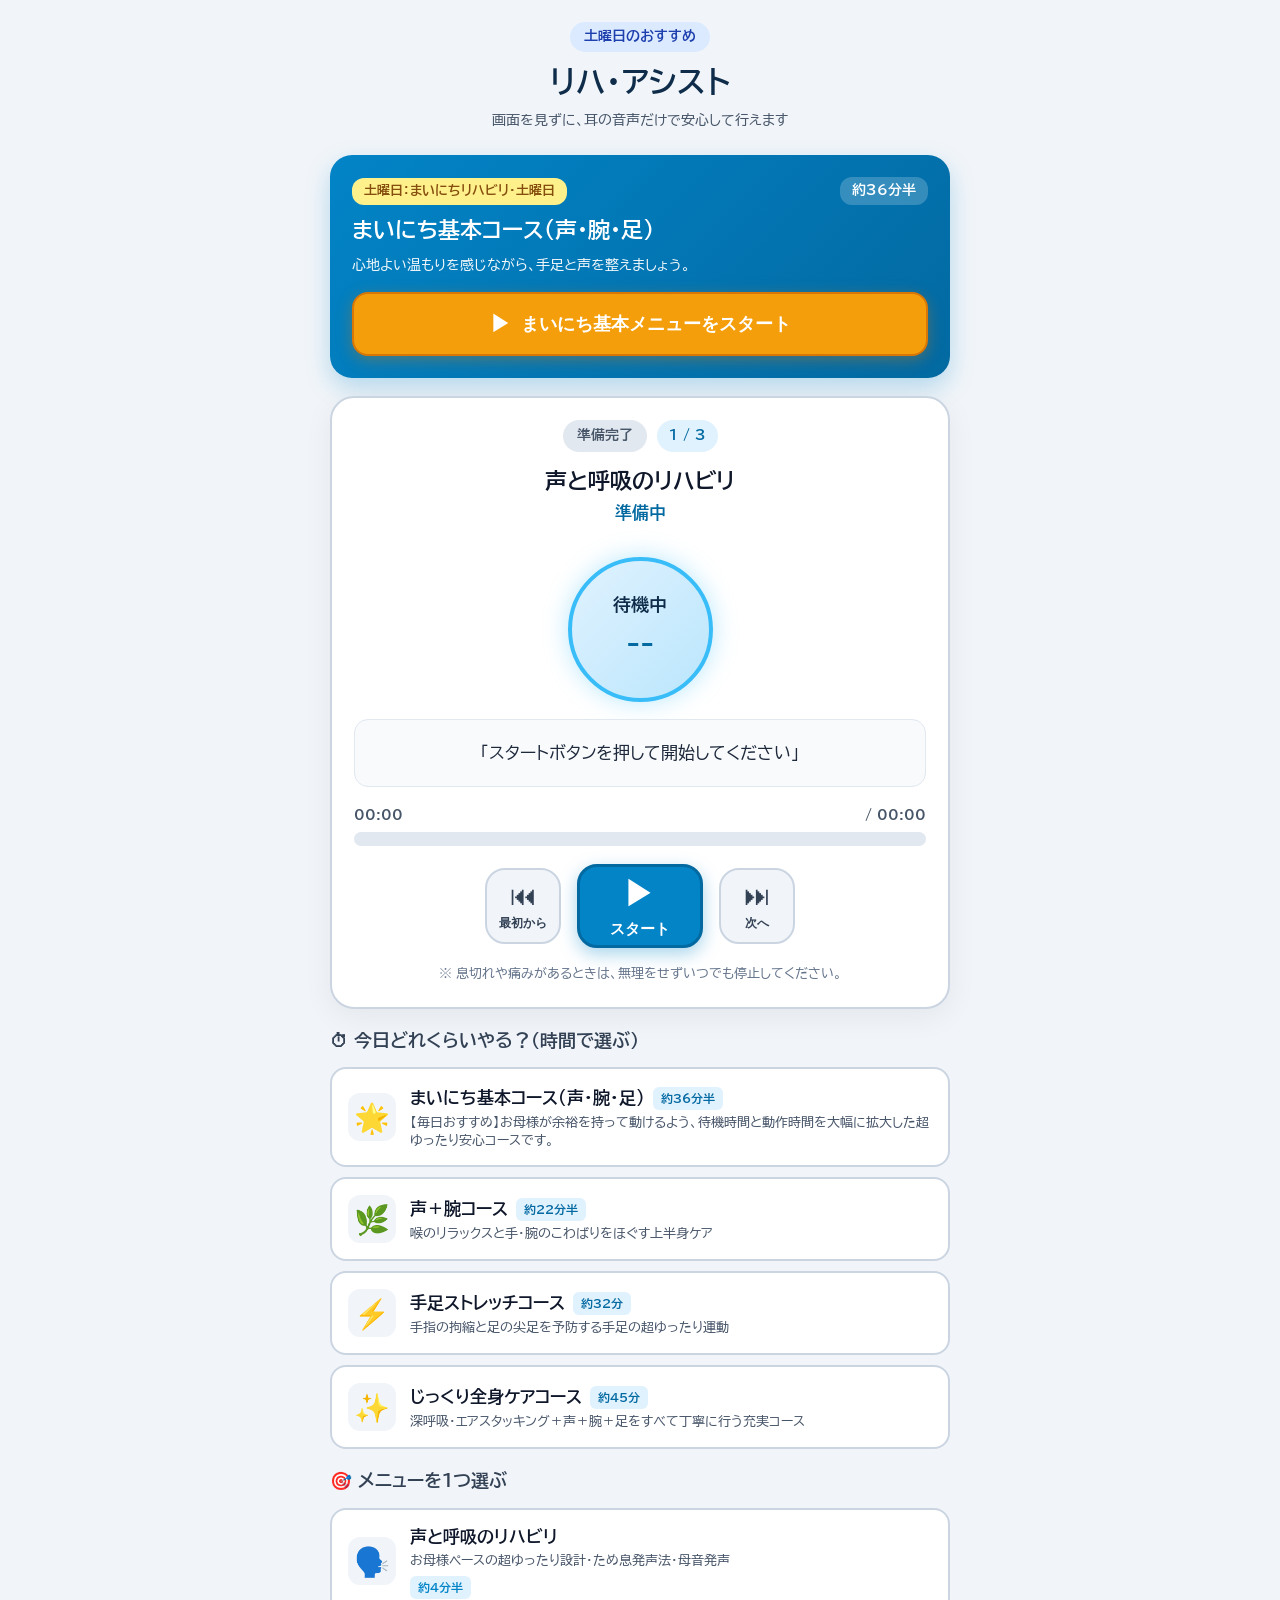
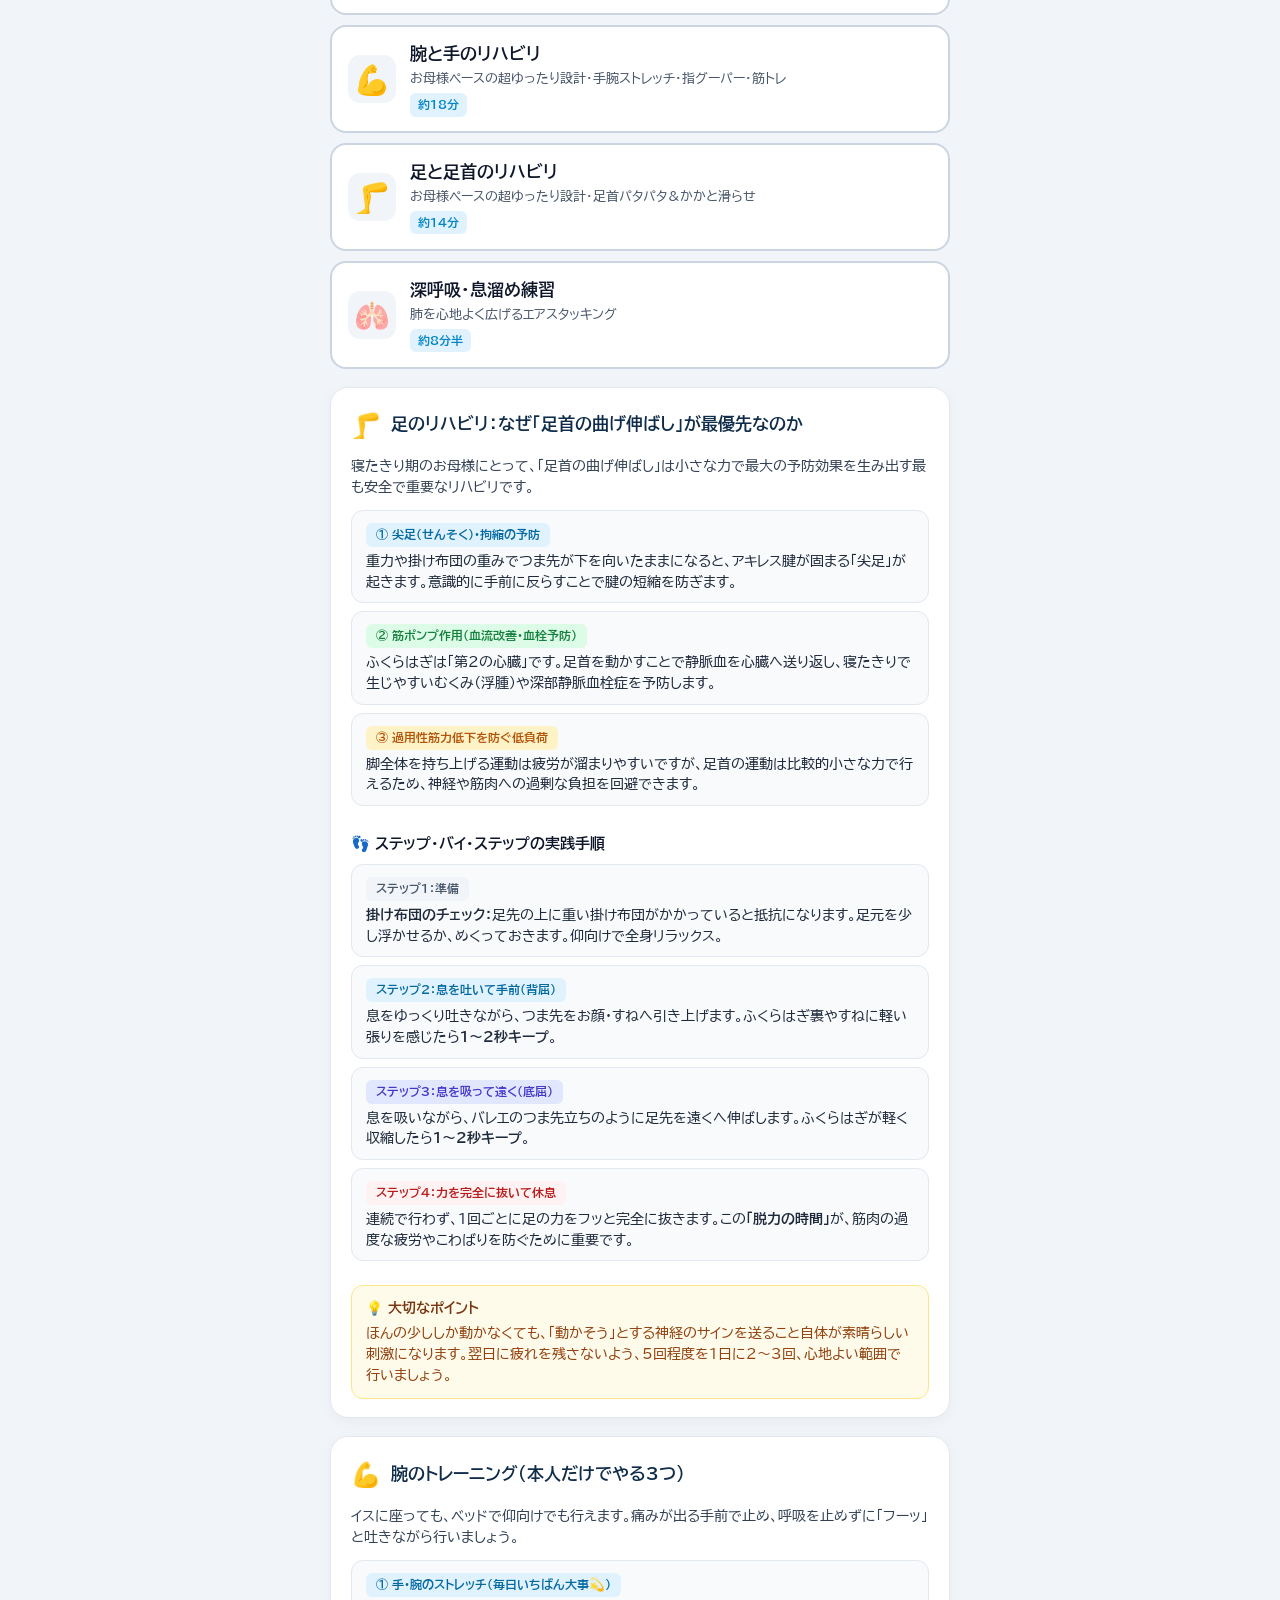
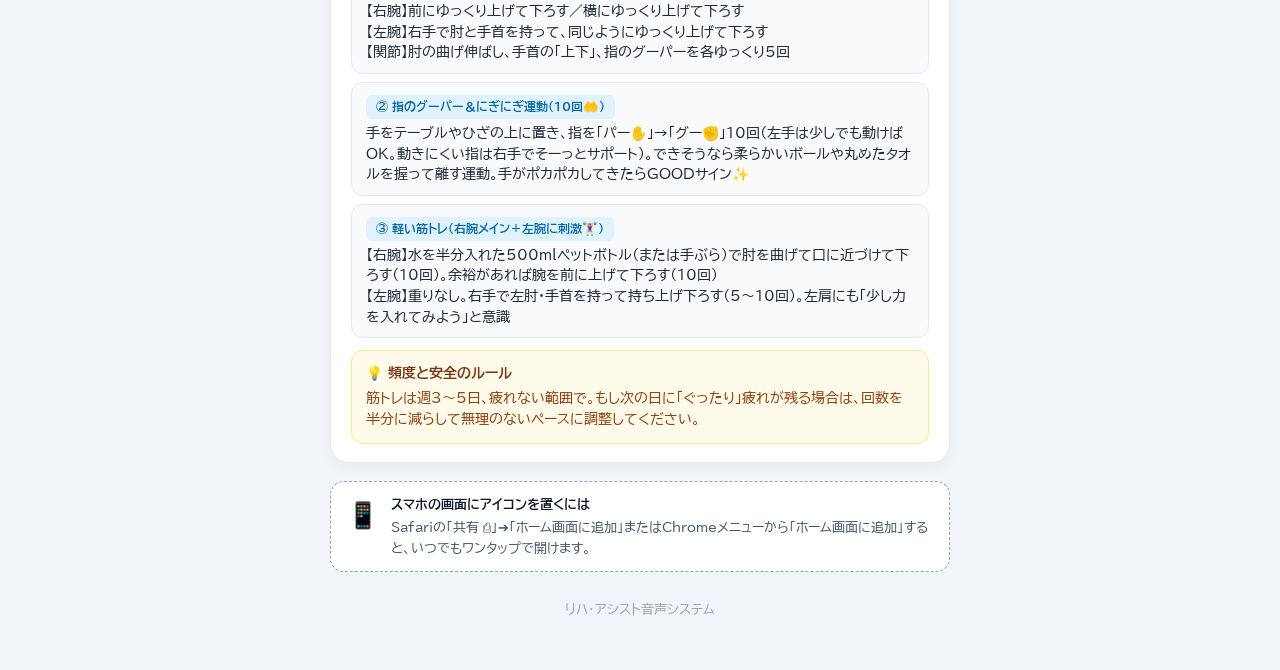
==== commit 9bf17199: "feat(leg): 足リハビリ（足首曲げ伸ばし）の抜本的強化（尖足・拘縮予防、筋ポンプ血栓予防、低負荷過用防止、呼吸連動ステップ）" ====
--- a/web/index.html
+++ b/web/index.html
@@ -125,29 +125,73 @@
       </div>
     </section>
 
-    <!-- 足のリハビリ（自動運動）ガイドカード -->
+    <!-- 足のリハビリ（安全な自動運動）ガイドカード -->
     <section class="section-container">
       <div class="leg-guide-card">
         <div class="leg-guide-header">
           <span class="leg-guide-icon">🦵</span>
-          <h3 class="leg-guide-title">足のリハビリ（安全な自動運動）のポイント</h3>
+          <h3 class="leg-guide-title">足のリハビリ：なぜ「足首の曲げ伸ばし」が最優先なのか</h3>
         </div>
         <p class="leg-guide-intro">
-          仰向けに寝た状態で行う「足首のパタパタ運動」と「かかと滑らせ（膝の曲げ伸ばし）」は、道具を使わず安全に行える最も効果的な運動（自動運動）です。
+          寝たきり期のお母様にとって、「足首の曲げ伸ばし」は小さな力で最大の予防効果を生み出す最も安全で重要なリハビリです。
         </p>
+
+        <!-- 3大効果 -->
         <div class="leg-methods-grid">
           <div class="method-box">
-            <div class="method-tag">足首</div>
-            <div class="method-text">つま先をすねの方へ向けたり、遠くへ伸ばしたりする動きを、痛みのない範囲でゆっくり繰り返します。</div>
-          </div>
-          <div class="method-box">
-            <div class="method-tag">膝（かかと滑らせ）</div>
-            <div class="method-text">かかとをベッドにつけたまま、すり足のようにして膝を軽く曲げ、再びゆっくりと伸ばします（足を持ち上げる必要はありません）。</div>
-          </div>
-        </div>
-        <div class="leg-point-box">
+            <div class="method-tag" style="background:#e0f2fe; color:#0369a1;">① 尖足（せんそく）・拘縮の予防</div>
+            <div class="method-text">
+              重力や掛け布団の重みでつま先が下を向いたままになると、アキレス腱が固まる「尖足」が起きます。意識的に手前に反らすことで腱の短縮を防ぎます。
+            </div>
+          </div>
+          <div class="method-box">
+            <div class="method-tag" style="background:#dcfce7; color:#15803d;">② 筋ポンプ作用（血流改善・血栓予防）</div>
+            <div class="method-text">
+              ふくらはぎは「第2の心臓」です。足首を動かすことで静脈血を心臓へ送り返し、寝たきりで生じやすいむくみ（浮腫）や深部静脈血栓症を予防します。
+            </div>
+          </div>
+          <div class="method-box">
+            <div class="method-tag" style="background:#fef3c7; color:#b45309;">③ 過用性筋力低下を防ぐ低負荷</div>
+            <div class="method-text">
+              脚全体を持ち上げる運動は疲労が溜まりやすいですが、足首の運動は比較的小さな力で行えるため、神経や筋肉への過剰な負担を回避できます。
+            </div>
+          </div>
+        </div>
+
+        <!-- 実践ステップ -->
+        <div style="margin-top: 14px;">
+          <h4 style="font-size:0.95rem; font-weight:700; color:#0f172a; margin-bottom:8px;">👣 ステップ・バイ・ステップの実践手順</h4>
+          <div class="leg-methods-grid">
+            <div class="method-box">
+              <div class="method-tag" style="background:#f1f5f9; color:#475569;">ステップ1：準備</div>
+              <div class="method-text">
+                <strong>掛け布団のチェック：</strong>足先の上に重い掛け布団がかかっていると抵抗になります。足元を少し浮かせるか、めくっておきます。仰向けで全身リラックス。
+              </div>
+            </div>
+            <div class="method-box">
+              <div class="method-tag" style="background:#e0f2fe; color:#0369a1;">ステップ2：息を吐いて手前（背屈）</div>
+              <div class="method-text">
+                息をゆっくり吐きながら、つま先をお顔・すねへ引き上げます。ふくらはぎ裏やすねに軽い張りを感じたら<strong>1〜2秒キープ</strong>。
+              </div>
+            </div>
+            <div class="method-box">
+              <div class="method-tag" style="background:#e0e7ff; color:#4338ca;">ステップ3：息を吸って遠く（底屈）</div>
+              <div class="method-text">
+                息を吸いながら、バレエのつま先立ちのように足先を遠くへ伸ばします。ふくらはぎが軽く収縮したら<strong>1〜2秒キープ</strong>。
+              </div>
+            </div>
+            <div class="method-box">
+              <div class="method-tag" style="background:#fef2f2; color:#b91c1c;">ステップ4：力を完全に抜いて休息</div>
+              <div class="method-text">
+                連続で行わず、1回ごとに足の力をフッと完全に抜きます。この<strong>「脱力の時間」</strong>が、筋肉の過度な疲労やこわばりを防ぐために重要です。
+              </div>
+            </div>
+          </div>
+        </div>
+
+        <div class="leg-point-box" style="margin-top: 12px;">
           <strong>💡 大切なポイント</strong>
-          ほんの少ししか動かなくても、ご自身の「動かそうとする神経の働き」を使うこと自体が、筋肉の萎縮を防ぐために非常に重要です。翌日に疲れや筋肉痛が残らないよう、各5〜10回を1セットとし、1日2〜3セット程度にとどめてください。
+          ほんの少ししか動かなくても、「動かそう」とする神経のサインを送ること自体が素晴らしい刺激になります。翌日に疲れを残さないよう、5回程度を1日に2〜3回、心地よい範囲で行いましょう。
         </div>
       </div>
     </section>
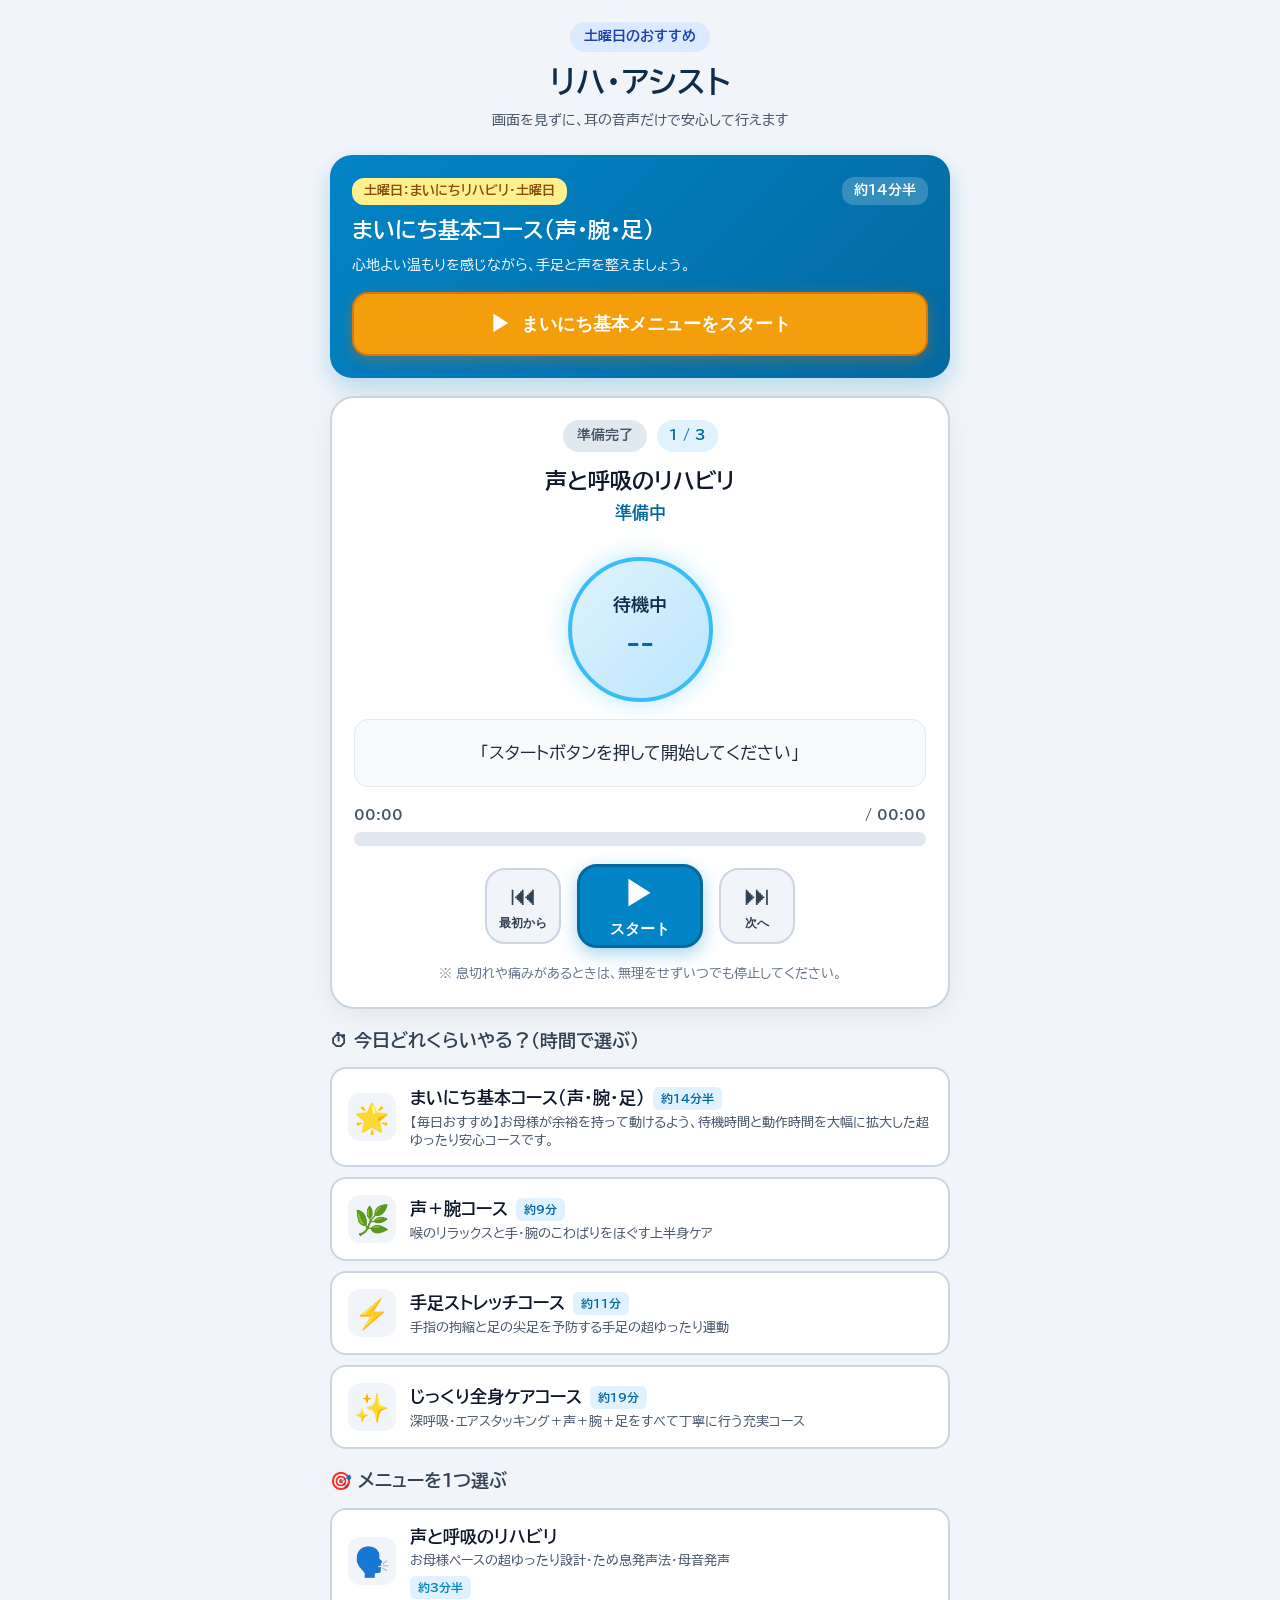
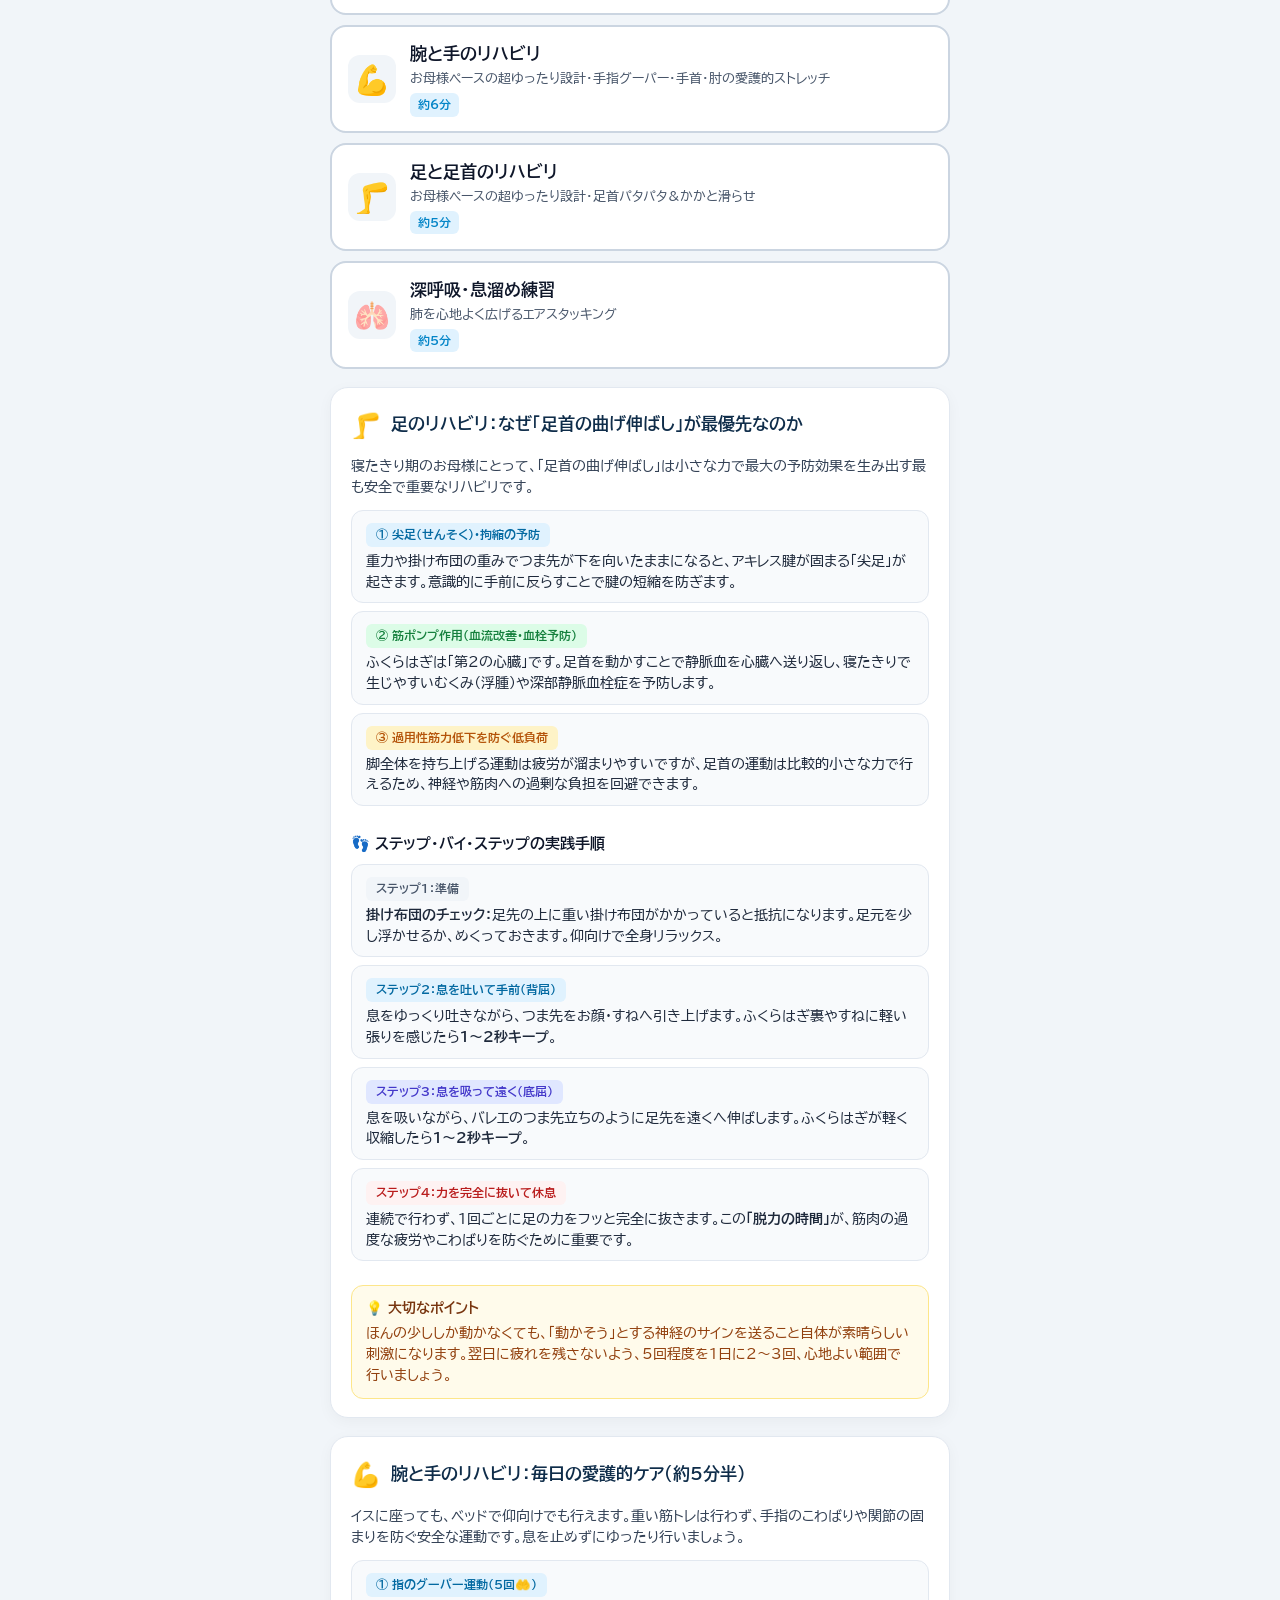
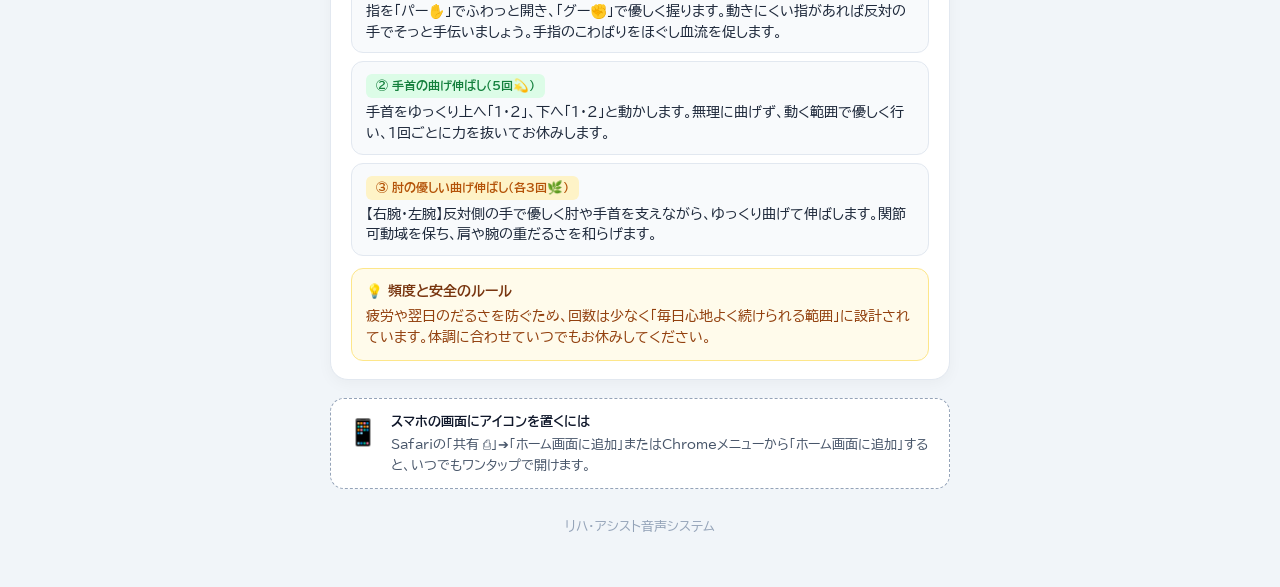
==== commit 4fc47095: "feat: わかりやすさ・声質・効果の抜本的刷新 (VOICEPEAK Female 2移行・講釈全廃3拍子誘導・チャイム合図音・腕ROM適正化)" ====
--- a/web/index.html
+++ b/web/index.html
@@ -196,42 +196,39 @@
       </div>
     </section>
 
-    <!-- 腕のトレーニング（本人だけでやる3つ）ガイドカード -->
+    <!-- 腕のリハビリ（本人だけでやる3つ）ガイドカード -->
     <section class="section-container">
       <div class="leg-guide-card">
         <div class="leg-guide-header">
           <span class="leg-guide-icon">💪</span>
-          <h3 class="leg-guide-title">腕のトレーニング（本人だけでやる3つ）</h3>
+          <h3 class="leg-guide-title">腕と手のリハビリ：毎日の愛護的ケア（約5分半）</h3>
         </div>
         <p class="leg-guide-intro">
-          イスに座っても、ベッドで仰向けでも行えます。痛みが出る手前で止め、呼吸を止めずに「フーッ」と吐きながら行いましょう。
+          イスに座っても、ベッドで仰向けでも行えます。重い筋トレは行わず、手指のこわばりや関節の固まりを防ぐ安全な運動です。息を止めずにゆったり行いましょう。
         </p>
         <div class="leg-methods-grid">
           <div class="method-box">
-            <div class="method-tag">① 手・腕のストレッチ（毎日いちばん大事💫）</div>
-            <div class="method-text">
-              【右腕】前にゆっくり上げて下ろす／横にゆっくり上げて下ろす<br>
-              【左腕】右手で肘と手首を持って、同じようにゆっくり上げて下ろす<br>
-              【関節】肘の曲げ伸ばし、手首の「上下」、指のグーパーを各ゆっくり5回
-            </div>
-          </div>
-          <div class="method-box">
-            <div class="method-tag">② 指のグーパー＆にぎにぎ運動（10回🤲）</div>
-            <div class="method-text">
-              手をテーブルやひざの上に置き、指を「パー✋」→「グー✊」10回（左手は少しでも動けばOK。動きにくい指は右手でそーっとサポート）。できそうなら柔らかいボールや丸めたタオルを握って離す運動。手がポカポカしてきたらGOODサイン✨
-            </div>
-          </div>
-          <div class="method-box">
-            <div class="method-tag">③ 軽い筋トレ（右腕メイン＋左腕に刺激🏋️‍♀️）</div>
-            <div class="method-text">
-              【右腕】水を半分入れた500mlペットボトル（または手ぶら）で肘を曲げて口に近づけて下ろす（10回）。余裕があれば腕を前に上げて下ろす（10回）<br>
-              【左腕】重りなし。右手で左肘・手首を持って持ち上げ下ろす（5〜10回）。左肩にも「少し力を入れてみよう」と意識
+            <div class="method-tag" style="background:#e0f2fe; color:#0369a1;">① 指のグーパー運動（5回🤲）</div>
+            <div class="method-text">
+              指を「パー✋」でふわっと開き、「グー✊」で優しく握ります。動きにくい指があれば反対の手でそっと手伝いましょう。手指のこわばりをほぐし血流を促します。
+            </div>
+          </div>
+          <div class="method-box">
+            <div class="method-tag" style="background:#dcfce7; color:#15803d;">② 手首の曲げ伸ばし（5回💫）</div>
+            <div class="method-text">
+              手首をゆっくり上へ「1・2」、下へ「1・2」と動かします。無理に曲げず、動く範囲で優しく行い、1回ごとに力を抜いてお休みします。
+            </div>
+          </div>
+          <div class="method-box">
+            <div class="method-tag" style="background:#fef3c7; color:#b45309;">③ 肘の優しい曲げ伸ばし（各3回🌿）</div>
+            <div class="method-text">
+              【右腕・左腕】反対側の手で優しく肘や手首を支えながら、ゆっくり曲げて伸ばします。関節可動域を保ち、肩や腕の重だるさを和らげます。
             </div>
           </div>
         </div>
         <div class="leg-point-box">
           <strong>💡 頻度と安全のルール</strong>
-          筋トレは週3〜5日、疲れない範囲で。もし次の日に「ぐったり」疲れが残る場合は、回数を半分に減らして無理のないペースに調整してください。
+          疲労や翌日のだるさを防ぐため、回数は少なく「毎日心地よく続けられる範囲」に設計されています。体調に合わせていつでもお休みしてください。
         </div>
       </div>
     </section>
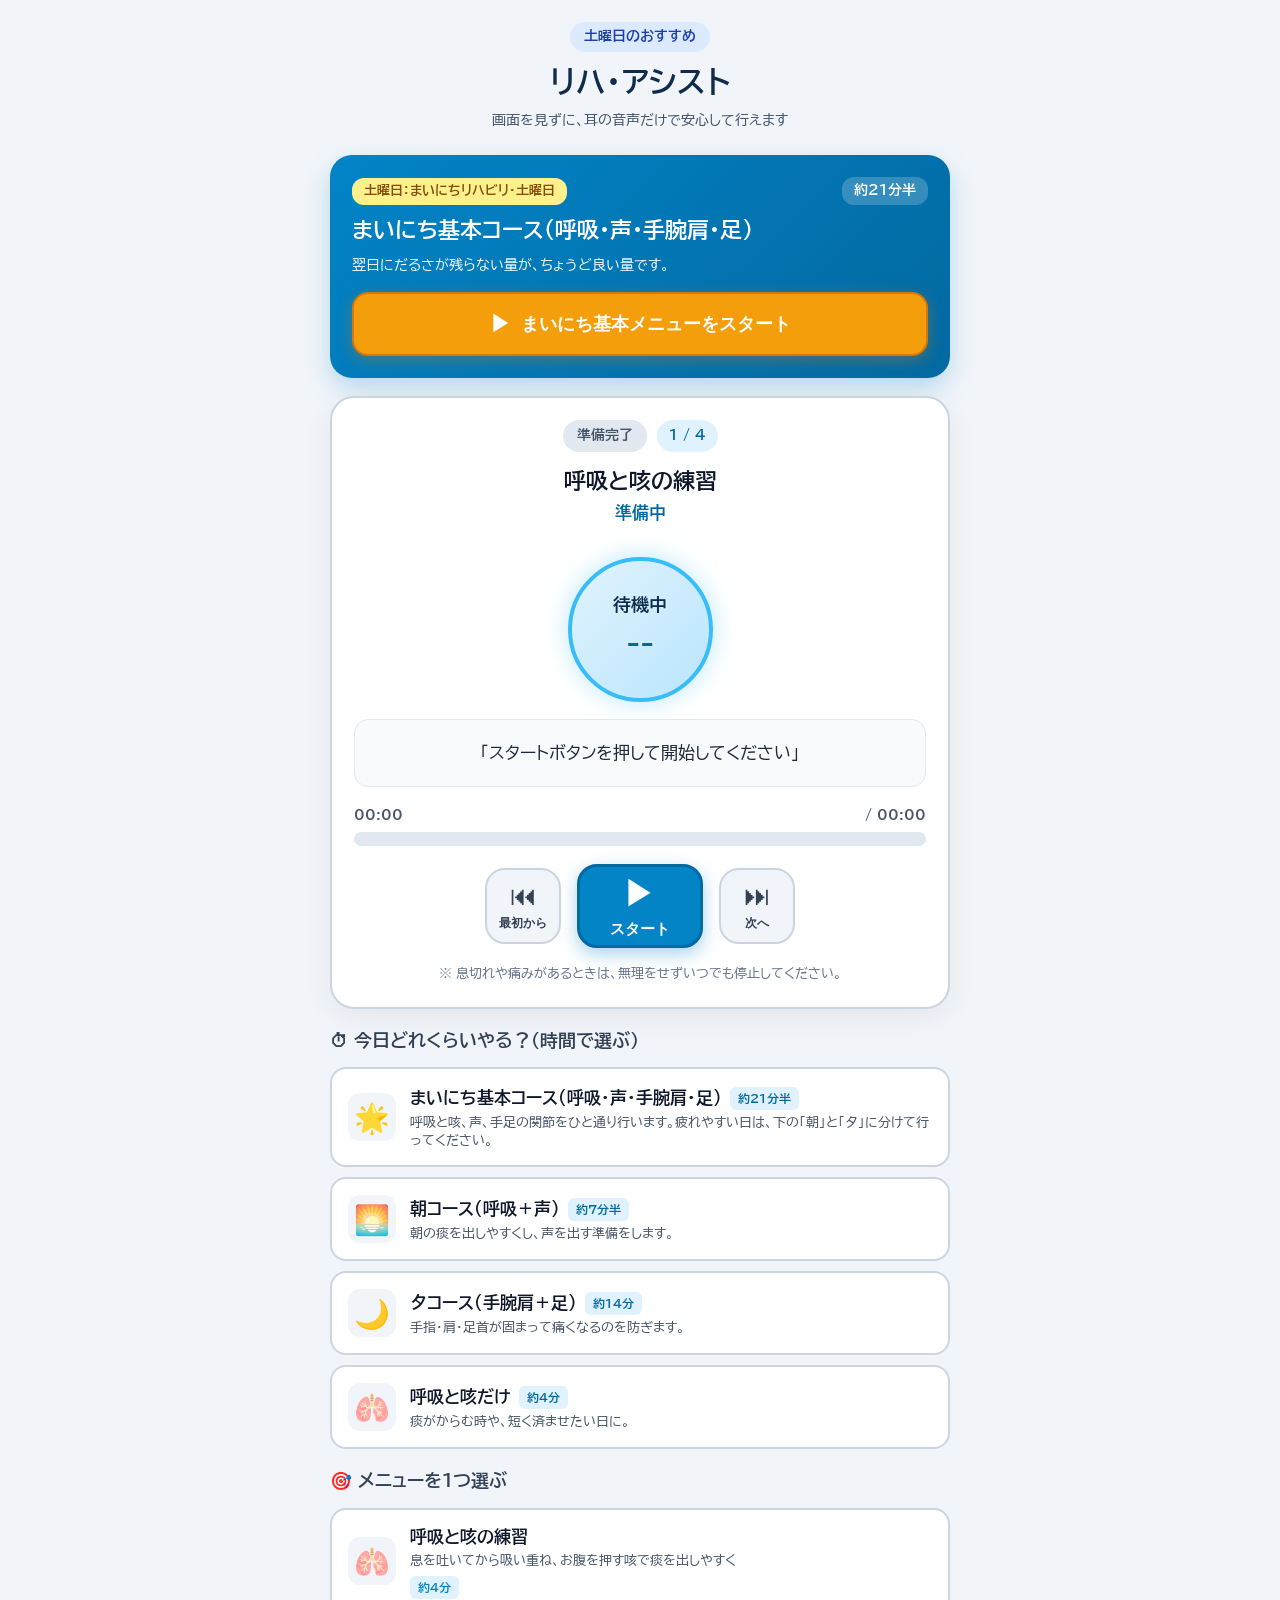
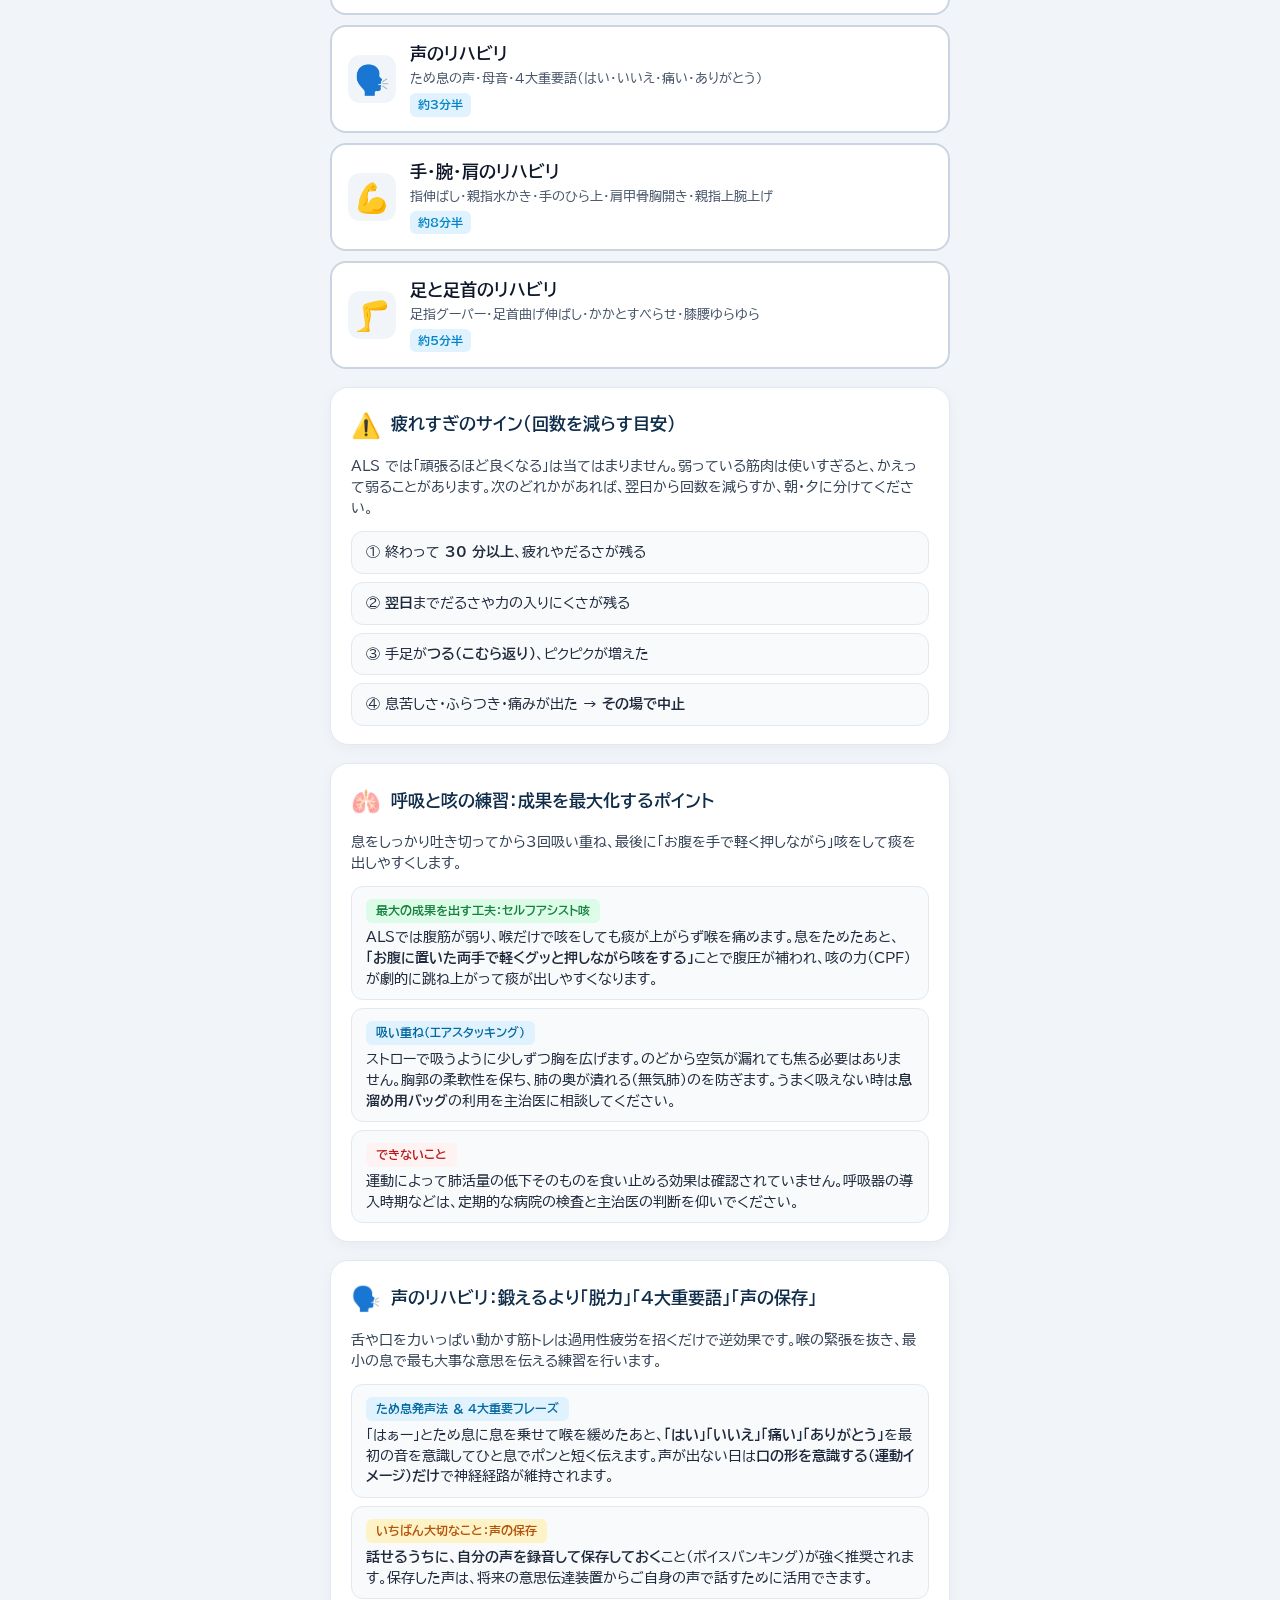
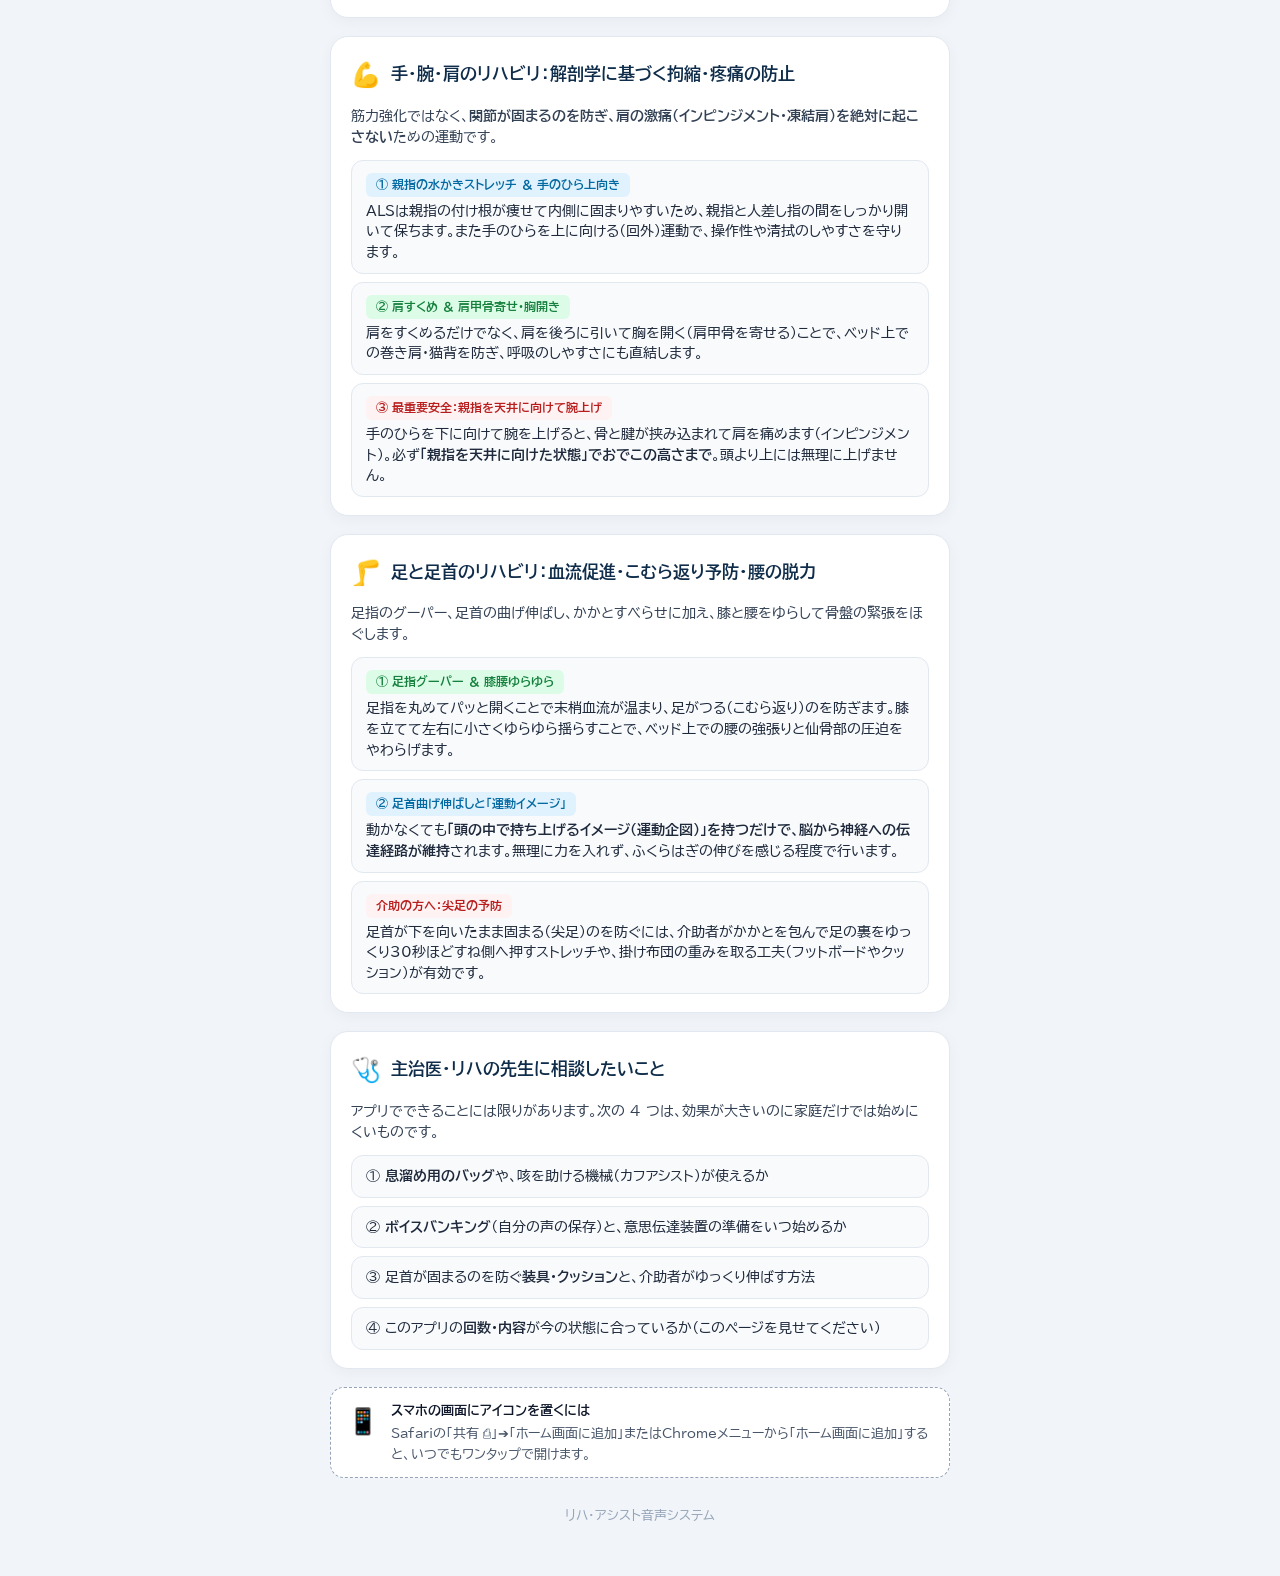
==== commit 6213789d: "feat: 手・腕・足・声・呼吸の全リハビリをバイアス排除・医学的根拠に基づき徹底再検証＆修正 (セルフアシスト咳・4大重要語・親指水かき/回外/肩甲骨寄せ/親指上腕上げ・足指グーパー/膝腰ゆらゆら・" ====
--- a/web/index.html
+++ b/web/index.html
@@ -34,8 +34,8 @@
         <span class="badge-calendar" id="recommendDayText">まいにちリハビリ</span>
         <span class="badge-time" id="recommendTimeText">約12分</span>
       </div>
-      <h2 class="recommend-course-title" id="recommendCourseTitle">まいにち基本コース（声・腕・足）</h2>
-      <p class="recommend-course-desc" id="recommendCourseDesc">寝たきりのお母様に最も効果的で安全な、声・腕・足の厳選メニューを順番に行います。</p>
+      <h2 class="recommend-course-title" id="recommendCourseTitle">まいにち基本コース（呼吸・声・手腕肩・足）</h2>
+      <p class="recommend-course-desc" id="recommendCourseDesc">呼吸と咳、声、手足の関節をひと通り行います。</p>
       
       <button class="btn-start-today" id="btnStartToday">
         <span class="btn-icon">▶</span>
@@ -125,110 +125,144 @@
       </div>
     </section>
 
-    <!-- 足のリハビリ（安全な自動運動）ガイドカード -->
+    <!-- 疲れすぎのサイン（最優先の安全ルール） -->
+    <section class="section-container">
+      <div class="leg-guide-card">
+        <div class="leg-guide-header">
+          <span class="leg-guide-icon">⚠️</span>
+          <h3 class="leg-guide-title">疲れすぎのサイン（回数を減らす目安）</h3>
+        </div>
+        <p class="leg-guide-intro">
+          ALS では「頑張るほど良くなる」は当てはまりません。弱っている筋肉は使いすぎると、かえって弱ることがあります。次のどれかがあれば、翌日から回数を減らすか、朝・夕に分けてください。
+        </p>
+        <div class="leg-methods-grid">
+          <div class="method-box"><div class="method-text">① 終わって <strong>30 分以上</strong>、疲れやだるさが残る</div></div>
+          <div class="method-box"><div class="method-text">② <strong>翌日</strong>までだるさや力の入りにくさが残る</div></div>
+          <div class="method-box"><div class="method-text">③ 手足が<strong>つる（こむら返り）</strong>、ピクピクが増えた</div></div>
+          <div class="method-box"><div class="method-text">④ 息苦しさ・ふらつき・痛みが出た → <strong>その場で中止</strong></div></div>
+        </div>
+      </div>
+    </section>
+
+    <!-- 呼吸と咳 -->
+    <section class="section-container">
+      <div class="leg-guide-card">
+        <div class="leg-guide-header">
+          <span class="leg-guide-icon">🫁</span>
+          <h3 class="leg-guide-title">呼吸と咳の練習：成果を最大化するポイント</h3>
+        </div>
+        <p class="leg-guide-intro">
+          息をしっかり吐き切ってから3回吸い重ね、最後に「お腹を手で軽く押しながら」咳をして痰を出しやすくします。
+        </p>
+        <div class="leg-methods-grid">
+          <div class="method-box">
+            <div class="method-tag" style="background:#dcfce7; color:#15803d;">最大の成果を出す工夫：セルフアシスト咳</div>
+            <div class="method-text">ALSでは腹筋が弱り、喉だけで咳をしても痰が上がらず喉を痛めます。息をためたあと、<strong>「お腹に置いた両手で軽くグッと押しながら咳をする」</strong>ことで腹圧が補われ、咳の力（CPF）が劇的に跳ね上がって痰が出しやすくなります。</div>
+          </div>
+          <div class="method-box">
+            <div class="method-tag" style="background:#e0f2fe; color:#0369a1;">吸い重ね（エアスタッキング）</div>
+            <div class="method-text">ストローで吸うように少しずつ胸を広げます。のどから空気が漏れても焦る必要はありません。胸郭の柔軟性を保ち、肺の奥が潰れる（無気肺）のを防ぎます。うまく吸えない時は<strong>息溜め用バッグ</strong>の利用を主治医に相談してください。</div>
+          </div>
+          <div class="method-box">
+            <div class="method-tag" style="background:#fef2f2; color:#b91c1c;">できないこと</div>
+            <div class="method-text">運動によって肺活量の低下そのものを食い止める効果は確認されていません。呼吸器の導入時期などは、定期的な病院の検査と主治医の判断を仰いでください。</div>
+          </div>
+        </div>
+      </div>
+    </section>
+
+    <!-- 声 -->
+    <section class="section-container">
+      <div class="leg-guide-card">
+        <div class="leg-guide-header">
+          <span class="leg-guide-icon">🗣️</span>
+          <h3 class="leg-guide-title">声のリハビリ：鍛えるより「脱力」「4大重要語」「声の保存」</h3>
+        </div>
+        <p class="leg-guide-intro">
+          舌や口を力いっぱい動かす筋トレは過用性疲労を招くだけで逆効果です。喉の緊張を抜き、最小の息で最も大事な意思を伝える練習を行います。
+        </p>
+        <div class="leg-methods-grid">
+          <div class="method-box">
+            <div class="method-tag" style="background:#e0f2fe; color:#0369a1;">ため息発声法 ＆ 4大重要フレーズ</div>
+            <div class="method-text">「はぁー」とため息に息を乗せて喉を緩めたあと、<strong>「はい」「いいえ」「痛い」「ありがとう」</strong>を最初の音を意識してひと息でポンと短く伝えます。声が出ない日は<strong>口の形を意識する（運動イメージ）だけ</strong>で神経経路が維持されます。</div>
+          </div>
+          <div class="method-box">
+            <div class="method-tag" style="background:#fef3c7; color:#b45309;">いちばん大切なこと：声の保存</div>
+            <div class="method-text"><strong>話せるうちに、自分の声を録音して保存しておく</strong>こと（ボイスバンキング）が強く推奨されます。保存した声は、将来の意思伝達装置からご自身の声で話すために活用できます。</div>
+          </div>
+        </div>
+      </div>
+    </section>
+
+    <!-- 手・腕・肩 -->
+    <section class="section-container">
+      <div class="leg-guide-card">
+        <div class="leg-guide-header">
+          <span class="leg-guide-icon">💪</span>
+          <h3 class="leg-guide-title">手・腕・肩のリハビリ：解剖学に基づく拘縮・疼痛の防止</h3>
+        </div>
+        <p class="leg-guide-intro">
+          筋力強化ではなく、<strong>関節が固まるのを防ぎ、肩の激痛（インピンジメント・凍結肩）を絶対に起こさない</strong>ための運動です。
+        </p>
+        <div class="leg-methods-grid">
+          <div class="method-box">
+            <div class="method-tag" style="background:#e0f2fe; color:#0369a1;">① 親指の水かきストレッチ ＆ 手のひら上向き</div>
+            <div class="method-text">ALSは親指の付け根が痩せて内側に固まりやすいため、親指と人差し指の間をしっかり開いて保ちます。また手のひらを上に向ける（回外）運動で、操作性や清拭のしやすさを守ります。</div>
+          </div>
+          <div class="method-box">
+            <div class="method-tag" style="background:#dcfce7; color:#15803d;">② 肩すくめ ＆ 肩甲骨寄せ・胸開き</div>
+            <div class="method-text">肩をすくめるだけでなく、肩を後ろに引いて胸を開く（肩甲骨を寄せる）ことで、ベッド上での巻き肩・猫背を防ぎ、呼吸のしやすさにも直結します。</div>
+          </div>
+          <div class="method-box">
+            <div class="method-tag" style="background:#fef2f2; color:#b91c1c;">③ 最重要安全：親指を天井に向けて腕上げ</div>
+            <div class="method-text">手のひらを下に向けて腕を上げると、骨と腱が挟み込まれて肩を痛めます（インピンジメント）。必ず<strong>「親指を天井に向けた状態」でおでこの高さまで</strong>。頭より上には無理に上げません。</div>
+          </div>
+        </div>
+      </div>
+    </section>
+
+    <!-- 足 -->
     <section class="section-container">
       <div class="leg-guide-card">
         <div class="leg-guide-header">
           <span class="leg-guide-icon">🦵</span>
-          <h3 class="leg-guide-title">足のリハビリ：なぜ「足首の曲げ伸ばし」が最優先なのか</h3>
-        </div>
-        <p class="leg-guide-intro">
-          寝たきり期のお母様にとって、「足首の曲げ伸ばし」は小さな力で最大の予防効果を生み出す最も安全で重要なリハビリです。
-        </p>
-
-        <!-- 3大効果 -->
-        <div class="leg-methods-grid">
-          <div class="method-box">
-            <div class="method-tag" style="background:#e0f2fe; color:#0369a1;">① 尖足（せんそく）・拘縮の予防</div>
-            <div class="method-text">
-              重力や掛け布団の重みでつま先が下を向いたままになると、アキレス腱が固まる「尖足」が起きます。意識的に手前に反らすことで腱の短縮を防ぎます。
-            </div>
-          </div>
-          <div class="method-box">
-            <div class="method-tag" style="background:#dcfce7; color:#15803d;">② 筋ポンプ作用（血流改善・血栓予防）</div>
-            <div class="method-text">
-              ふくらはぎは「第2の心臓」です。足首を動かすことで静脈血を心臓へ送り返し、寝たきりで生じやすいむくみ（浮腫）や深部静脈血栓症を予防します。
-            </div>
-          </div>
-          <div class="method-box">
-            <div class="method-tag" style="background:#fef3c7; color:#b45309;">③ 過用性筋力低下を防ぐ低負荷</div>
-            <div class="method-text">
-              脚全体を持ち上げる運動は疲労が溜まりやすいですが、足首の運動は比較的小さな力で行えるため、神経や筋肉への過剰な負担を回避できます。
-            </div>
-          </div>
-        </div>
-
-        <!-- 実践ステップ -->
-        <div style="margin-top: 14px;">
-          <h4 style="font-size:0.95rem; font-weight:700; color:#0f172a; margin-bottom:8px;">👣 ステップ・バイ・ステップの実践手順</h4>
-          <div class="leg-methods-grid">
-            <div class="method-box">
-              <div class="method-tag" style="background:#f1f5f9; color:#475569;">ステップ1：準備</div>
-              <div class="method-text">
-                <strong>掛け布団のチェック：</strong>足先の上に重い掛け布団がかかっていると抵抗になります。足元を少し浮かせるか、めくっておきます。仰向けで全身リラックス。
-              </div>
-            </div>
-            <div class="method-box">
-              <div class="method-tag" style="background:#e0f2fe; color:#0369a1;">ステップ2：息を吐いて手前（背屈）</div>
-              <div class="method-text">
-                息をゆっくり吐きながら、つま先をお顔・すねへ引き上げます。ふくらはぎ裏やすねに軽い張りを感じたら<strong>1〜2秒キープ</strong>。
-              </div>
-            </div>
-            <div class="method-box">
-              <div class="method-tag" style="background:#e0e7ff; color:#4338ca;">ステップ3：息を吸って遠く（底屈）</div>
-              <div class="method-text">
-                息を吸いながら、バレエのつま先立ちのように足先を遠くへ伸ばします。ふくらはぎが軽く収縮したら<strong>1〜2秒キープ</strong>。
-              </div>
-            </div>
-            <div class="method-box">
-              <div class="method-tag" style="background:#fef2f2; color:#b91c1c;">ステップ4：力を完全に抜いて休息</div>
-              <div class="method-text">
-                連続で行わず、1回ごとに足の力をフッと完全に抜きます。この<strong>「脱力の時間」</strong>が、筋肉の過度な疲労やこわばりを防ぐために重要です。
-              </div>
-            </div>
-          </div>
-        </div>
-
-        <div class="leg-point-box" style="margin-top: 12px;">
-          <strong>💡 大切なポイント</strong>
-          ほんの少ししか動かなくても、「動かそう」とする神経のサインを送ること自体が素晴らしい刺激になります。翌日に疲れを残さないよう、5回程度を1日に2〜3回、心地よい範囲で行いましょう。
-        </div>
-      </div>
-    </section>
-
-    <!-- 腕のリハビリ（本人だけでやる3つ）ガイドカード -->
-    <section class="section-container">
-      <div class="leg-guide-card">
-        <div class="leg-guide-header">
-          <span class="leg-guide-icon">💪</span>
-          <h3 class="leg-guide-title">腕と手のリハビリ：毎日の愛護的ケア（約5分半）</h3>
-        </div>
-        <p class="leg-guide-intro">
-          イスに座っても、ベッドで仰向けでも行えます。重い筋トレは行わず、手指のこわばりや関節の固まりを防ぐ安全な運動です。息を止めずにゆったり行いましょう。
-        </p>
-        <div class="leg-methods-grid">
-          <div class="method-box">
-            <div class="method-tag" style="background:#e0f2fe; color:#0369a1;">① 指のグーパー運動（5回🤲）</div>
-            <div class="method-text">
-              指を「パー✋」でふわっと開き、「グー✊」で優しく握ります。動きにくい指があれば反対の手でそっと手伝いましょう。手指のこわばりをほぐし血流を促します。
-            </div>
-          </div>
-          <div class="method-box">
-            <div class="method-tag" style="background:#dcfce7; color:#15803d;">② 手首の曲げ伸ばし（5回💫）</div>
-            <div class="method-text">
-              手首をゆっくり上へ「1・2」、下へ「1・2」と動かします。無理に曲げず、動く範囲で優しく行い、1回ごとに力を抜いてお休みします。
-            </div>
-          </div>
-          <div class="method-box">
-            <div class="method-tag" style="background:#fef3c7; color:#b45309;">③ 肘の優しい曲げ伸ばし（各3回🌿）</div>
-            <div class="method-text">
-              【右腕・左腕】反対側の手で優しく肘や手首を支えながら、ゆっくり曲げて伸ばします。関節可動域を保ち、肩や腕の重だるさを和らげます。
-            </div>
-          </div>
-        </div>
-        <div class="leg-point-box">
-          <strong>💡 頻度と安全のルール</strong>
-          疲労や翌日のだるさを防ぐため、回数は少なく「毎日心地よく続けられる範囲」に設計されています。体調に合わせていつでもお休みしてください。
+          <h3 class="leg-guide-title">足と足首のリハビリ：血流促進・こむら返り予防・腰の脱力</h3>
+        </div>
+        <p class="leg-guide-intro">
+          足指のグーパー、足首の曲げ伸ばし、かかとすべらせに加え、膝と腰をゆらして骨盤の緊張をほぐします。
+        </p>
+        <div class="leg-methods-grid">
+          <div class="method-box">
+            <div class="method-tag" style="background:#dcfce7; color:#15803d;">① 足指グーパー ＆ 膝腰ゆらゆら</div>
+            <div class="method-text">足指を丸めてパッと開くことで末梢血流が温まり、足がつる（こむら返り）のを防ぎます。膝を立てて左右に小さくゆらゆら揺らすことで、ベッド上での腰の強張りと仙骨部の圧迫をやわらげます。</div>
+          </div>
+          <div class="method-box">
+            <div class="method-tag" style="background:#e0f2fe; color:#0369a1;">② 足首曲げ伸ばしと「運動イメージ」</div>
+            <div class="method-text">動かなくても<strong>「頭の中で持ち上げるイメージ（運動企図）」を持つだけで、脳から神経への伝達経路が維持</strong>されます。無理に力を入れず、ふくらはぎの伸びを感じる程度で行います。</div>
+          </div>
+          <div class="method-box">
+            <div class="method-tag" style="background:#fef2f2; color:#b91c1c;">介助の方へ：尖足の予防</div>
+            <div class="method-text">足首が下を向いたまま固まる（尖足）のを防ぐには、介助者がかかとを包んで足の裏をゆっくり30秒ほどすね側へ押すストレッチや、掛け布団の重みを取る工夫（フットボードやクッション）が有効です。</div>
+          </div>
+        </div>
+      </div>
+    </section>
+
+    <!-- 主治医・リハ職に相談すること -->
+    <section class="section-container">
+      <div class="leg-guide-card">
+        <div class="leg-guide-header">
+          <span class="leg-guide-icon">🩺</span>
+          <h3 class="leg-guide-title">主治医・リハの先生に相談したいこと</h3>
+        </div>
+        <p class="leg-guide-intro">
+          アプリでできることには限りがあります。次の 4 つは、効果が大きいのに家庭だけでは始めにくいものです。
+        </p>
+        <div class="leg-methods-grid">
+          <div class="method-box"><div class="method-text">① <strong>息溜め用のバッグ</strong>や、咳を助ける機械（カフアシスト）が使えるか</div></div>
+          <div class="method-box"><div class="method-text">② <strong>ボイスバンキング</strong>（自分の声の保存）と、意思伝達装置の準備をいつ始めるか</div></div>
+          <div class="method-box"><div class="method-text">③ 足首が固まるのを防ぐ<strong>装具・クッション</strong>と、介助者がゆっくり伸ばす方法</div></div>
+          <div class="method-box"><div class="method-text">④ このアプリの<strong>回数・内容</strong>が今の状態に合っているか（このページを見せてください）</div></div>
         </div>
       </div>
     </section>
